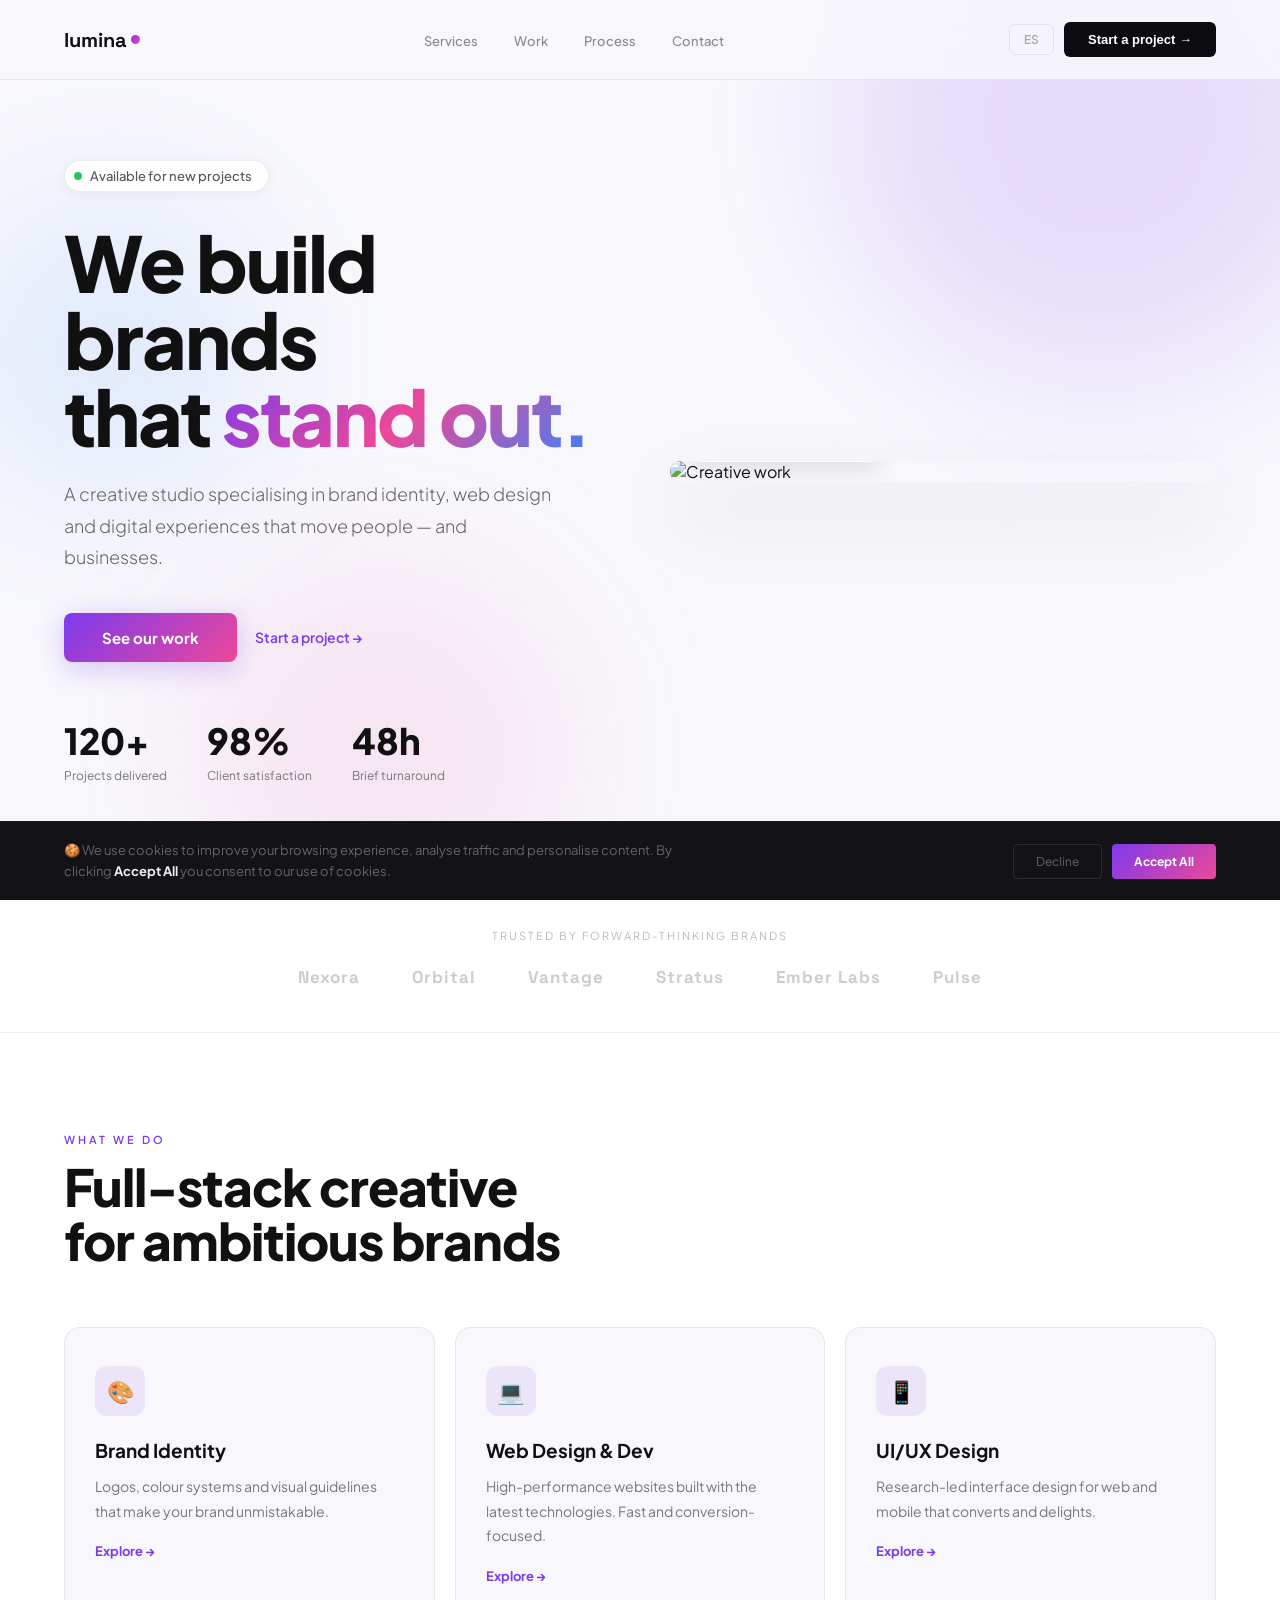
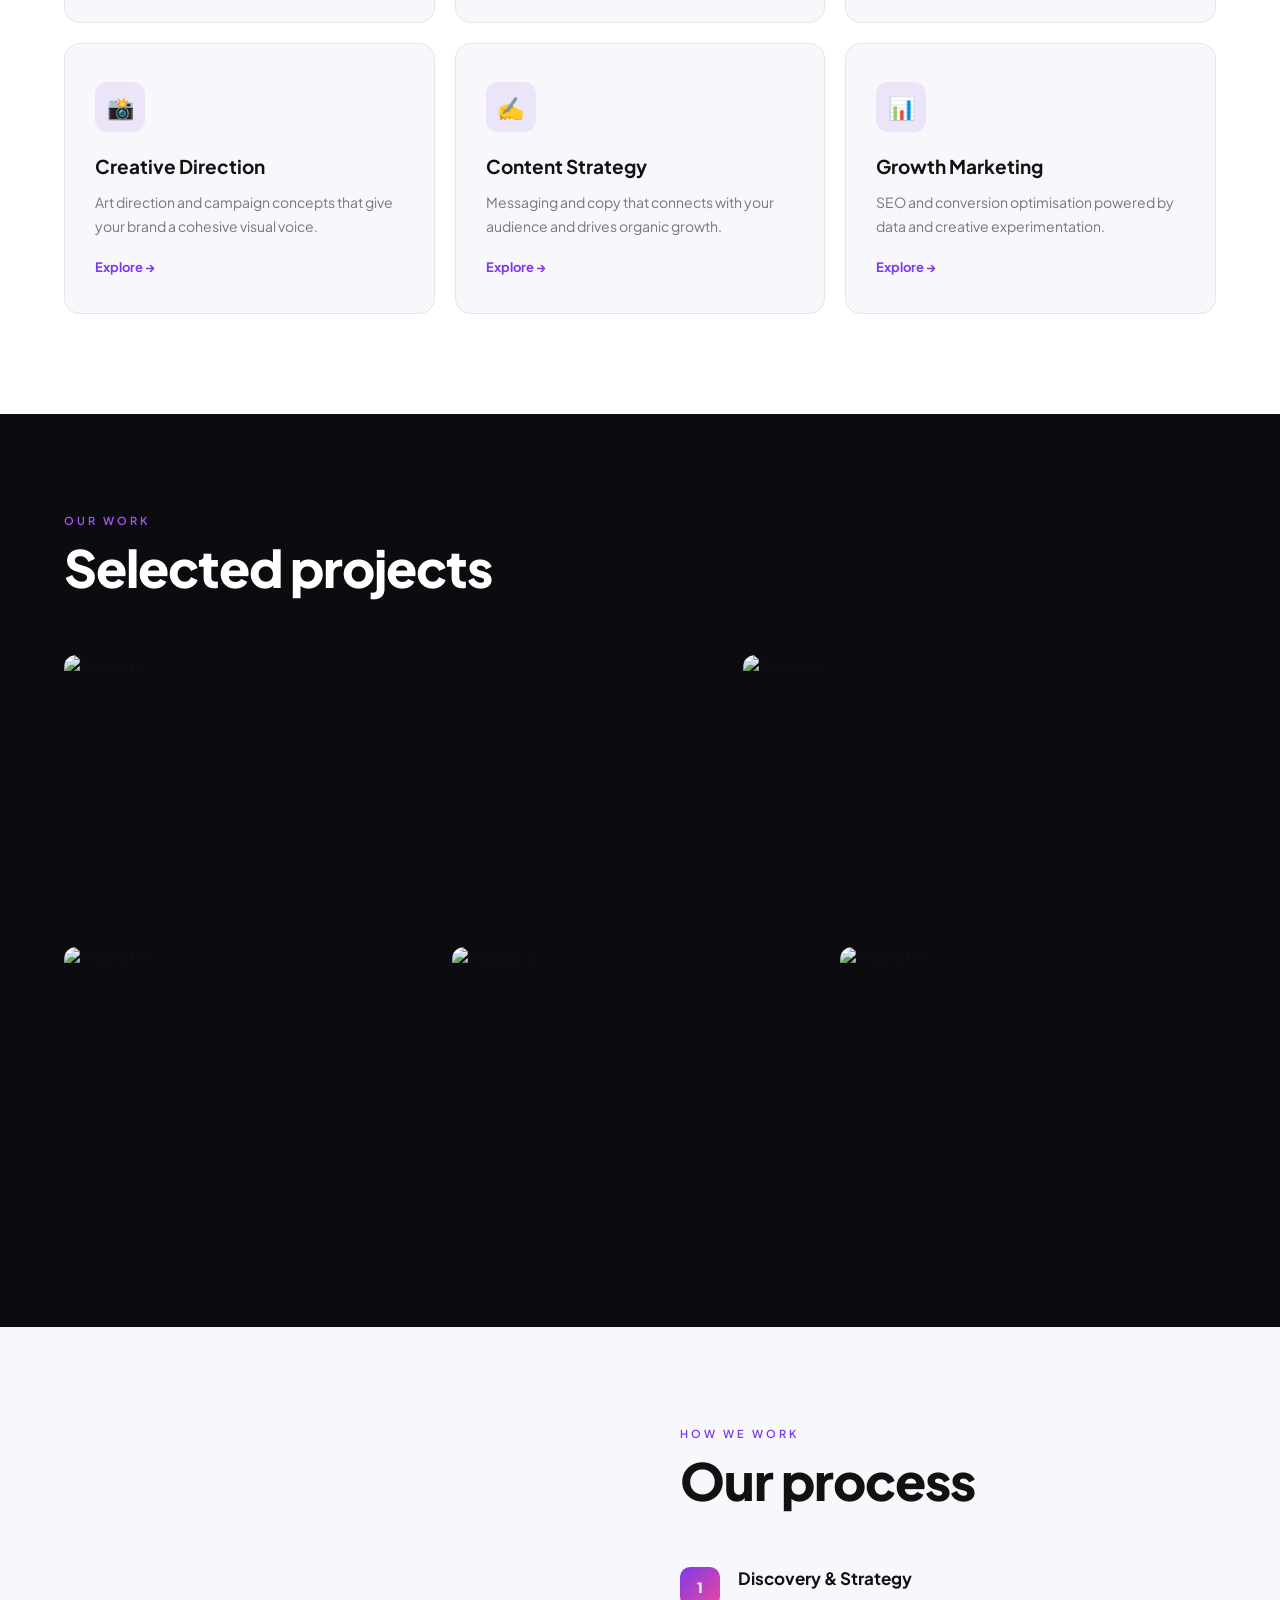
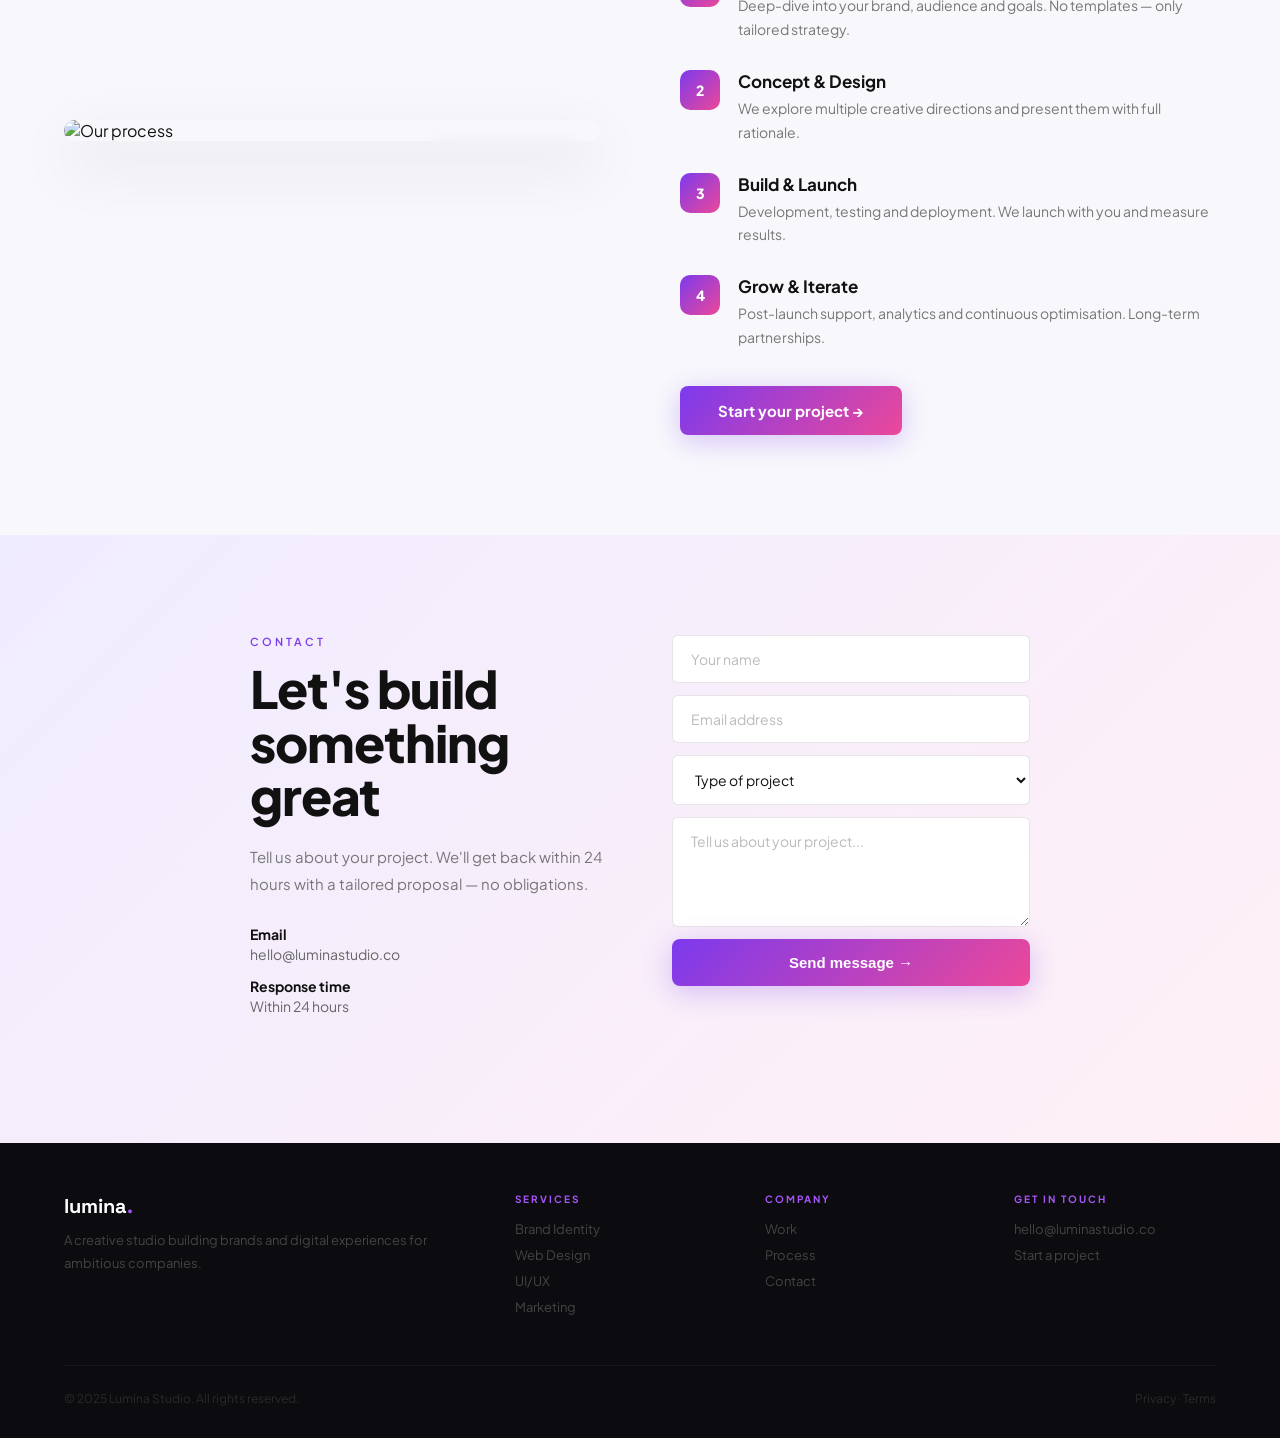
==== lumina-studio/index.html @ cb8b753e "feat: ANR Create portfolio + 4 demo sites (law, restaurant, gym, agency)" ====
<!DOCTYPE html>
<html lang="en">
<head>
<meta charset="UTF-8">
<meta name="viewport" content="width=device-width, initial-scale=1.0">
<title>Lumina Studio — Creative Agency</title>
<link href="https://fonts.googleapis.com/css2?family=Plus+Jakarta+Sans:ital,wght@0,300;0,400;0,700;0,800;1,400&family=Space+Grotesk:wght@400;700&display=swap" rel="stylesheet">
<style>
*,*::before,*::after{margin:0;padding:0;box-sizing:border-box}
:root{--p:#7c3aed;--v:#a855f7;--pk:#ec4899;--b:#3b82f6;--bg:#f8f8fc;--dark:#0c0c10;--white:#fff;--text:#111;--muted:#777;--border:rgba(0,0,0,.07)}
html{scroll-behavior:smooth}
body{font-family:'Plus Jakarta Sans',sans-serif;background:var(--bg);color:var(--text);overflow-x:hidden}
::-webkit-scrollbar{width:3px}::-webkit-scrollbar-thumb{background:linear-gradient(var(--p),var(--pk))}::-webkit-scrollbar-track{background:var(--bg)}

/* NAV */
nav{position:fixed;top:0;left:0;right:0;z-index:100;display:flex;align-items:center;justify-content:space-between;padding:22px 64px;background:rgba(248,248,252,.88);backdrop-filter:blur(16px);border-bottom:1px solid var(--border)}
.logo{font-family:'Space Grotesk',sans-serif;font-size:20px;font-weight:700;text-decoration:none;color:var(--text);display:flex;align-items:center;gap:4px}
.logo-dot{width:9px;height:9px;background:linear-gradient(135deg,var(--p),var(--pk));border-radius:50%;display:inline-block}
.nav-links{display:flex;gap:36px;list-style:none}
.nav-links a{color:#888;text-decoration:none;font-size:13px;font-weight:500;transition:color .2s}
.nav-links a:hover{color:var(--p)}
.nav-btn{background:var(--dark);color:white;padding:10px 24px;font-size:13px;font-weight:700;border:none;border-radius:6px;cursor:pointer;transition:all .3s}
.nav-btn:hover{background:var(--p);box-shadow:0 6px 20px rgba(124,58,237,.3);transform:translateY(-2px)}

/* HERO */
.hero{padding:160px 64px 100px;position:relative;overflow:hidden;display:grid;grid-template-columns:1fr 1fr;gap:60px;align-items:center}
.blob{position:absolute;border-radius:50%;filter:blur(80px);pointer-events:none}
.blob1{width:520px;height:520px;background:rgba(124,58,237,.15);top:-140px;right:-80px;animation:flt 9s ease-in-out infinite}
.blob2{width:380px;height:380px;background:rgba(236,72,153,.1);bottom:-60px;left:15%;animation:flt 7s ease-in-out infinite reverse}
.blob3{width:300px;height:300px;background:rgba(59,130,246,.12);top:200px;left:-40px;animation:flt 11s ease-in-out infinite .5s}
@keyframes flt{0%,100%{transform:translateY(0) scale(1)}50%{transform:translateY(-28px) scale(1.04)}}
.hero-left{position:relative;z-index:2}
.hero-pill{display:inline-flex;align-items:center;gap:8px;background:white;border:1px solid var(--border);border-radius:100px;padding:7px 16px 7px 9px;margin-bottom:32px;font-size:13px;font-weight:500;color:#555;box-shadow:0 2px 12px rgba(0,0,0,.05)}
.pill-dot{width:8px;height:8px;background:#22c55e;border-radius:50%;animation:pulse 2s ease-in-out infinite}
@keyframes pulse{0%,100%{box-shadow:0 0 0 0 rgba(34,197,94,.4)}50%{box-shadow:0 0 0 6px rgba(34,197,94,0)}}
h1{font-size:clamp(48px,6vw,84px);font-weight:800;line-height:1.0;letter-spacing:-2px;margin-bottom:24px}
.grad{background:linear-gradient(135deg,var(--p),var(--pk),var(--b));-webkit-background-clip:text;-webkit-text-fill-color:transparent;background-clip:text}
.hero-sub{font-size:18px;font-weight:300;color:#666;line-height:1.75;margin-bottom:40px;max-width:500px}
.hero-btns{display:flex;align-items:center;gap:18px;margin-bottom:56px}
.btn-grad{background:linear-gradient(135deg,var(--p),var(--pk));color:white;padding:15px 38px;font-size:15px;font-weight:700;border:none;border-radius:8px;cursor:pointer;transition:all .3s;box-shadow:0 6px 28px rgba(124,58,237,.28);text-decoration:none;display:inline-block}
.btn-grad:hover{transform:translateY(-3px);box-shadow:0 12px 36px rgba(124,58,237,.4)}
.btn-link{font-size:14px;font-weight:600;color:var(--p);background:none;border:none;cursor:pointer;text-decoration:none;display:flex;align-items:center;gap:6px;transition:gap .25s}
.btn-link:hover{gap:12px}
.hero-nums{display:flex;gap:40px}
.hnum strong{display:block;font-size:36px;font-weight:800;color:var(--text)}
.hnum span{font-size:12px;color:var(--muted)}

/* HERO RIGHT */
.hero-right{position:relative;z-index:2}
.hero-img-wrap{border-radius:20px;overflow:hidden;box-shadow:0 32px 80px rgba(0,0,0,.12);position:relative}
.hero-img-wrap img{width:100%;display:block}
.img-badge{position:absolute;bottom:20px;left:20px;background:white;border-radius:12px;padding:14px 18px;display:flex;align-items:center;gap:12px;box-shadow:0 8px 24px rgba(0,0,0,.1)}
.badge-icon{width:38px;height:38px;background:linear-gradient(135deg,var(--p),var(--pk));border-radius:8px;display:flex;align-items:center;justify-content:center;font-size:18px}
.badge-text strong{display:block;font-size:14px;font-weight:700}
.badge-text span{font-size:11px;color:#aaa}

/* LOGOS */
.logos-band{padding:44px 64px;border-top:1px solid var(--border);border-bottom:1px solid var(--border);background:var(--white)}
.logos-band p{font-size:11px;letter-spacing:2px;text-transform:uppercase;color:#bbb;text-align:center;margin-bottom:24px}
.logos-row{display:flex;justify-content:center;align-items:center;gap:52px;flex-wrap:wrap}
.br{font-family:'Space Grotesk',sans-serif;font-size:17px;font-weight:700;color:#ccc;letter-spacing:1px;transition:color .25s;cursor:default}
.br:hover{color:var(--p)}

/* SERVICES */
.services{padding:100px 64px;background:var(--white)}
.s-tag{font-size:11px;letter-spacing:3px;text-transform:uppercase;color:var(--p);font-weight:600;display:block;margin-bottom:14px}
.s-title{font-size:clamp(32px,4vw,54px);font-weight:800;letter-spacing:-1px;line-height:1.05;margin-bottom:60px}
.svc-grid{display:grid;grid-template-columns:repeat(3,1fr);gap:20px}
.svc{background:var(--bg);border:1px solid var(--border);border-radius:16px;padding:38px 30px;transition:all .35s;position:relative;overflow:hidden;cursor:default}
.svc::before{content:'';position:absolute;inset:0;background:linear-gradient(135deg,var(--p),var(--pk));opacity:0;transition:opacity .35s;border-radius:16px}
.svc:hover::before{opacity:1}
.svc:hover{transform:translateY(-5px);box-shadow:0 20px 50px rgba(124,58,237,.22)}
.svc:hover h3,.svc:hover p,.svc:hover .svc-arrow{color:white}
.svc>*{position:relative;z-index:1}
.svc-icon{width:50px;height:50px;background:rgba(124,58,237,.1);border-radius:12px;display:flex;align-items:center;justify-content:center;font-size:22px;margin-bottom:22px;transition:background .35s}
.svc:hover .svc-icon{background:rgba(255,255,255,.2)}
.svc h3{font-size:19px;font-weight:700;margin-bottom:12px;transition:color .35s}
.svc p{font-size:14px;color:var(--muted);line-height:1.75;margin-bottom:20px;transition:color .35s}
.svc-arrow{font-size:13px;font-weight:700;color:var(--p);transition:color .35s}

/* WORK */
.work{padding:100px 64px;background:var(--dark)}
.work .s-tag{color:var(--v)}
.work .s-title{color:white}
.work-grid{display:grid;grid-template-columns:repeat(12,1fr);grid-template-rows:280px 280px;gap:12px;margin-top:60px}
.wi{border-radius:12px;overflow:hidden;position:relative}
.wi:nth-child(1){grid-column:1/8}
.wi:nth-child(2){grid-column:8/13}
.wi:nth-child(3){grid-column:1/5}
.wi:nth-child(4){grid-column:5/9}
.wi:nth-child(5){grid-column:9/13}
.wi img{width:100%;height:100%;object-fit:cover;transition:transform .6s}
.wi:hover img{transform:scale(1.05)}
.wi-ov{position:absolute;inset:0;background:linear-gradient(transparent 40%,rgba(0,0,0,.8) 100%);opacity:0;transition:opacity .4s;display:flex;align-items:flex-end;padding:22px}
.wi:hover .wi-ov{opacity:1}
.wi-ov span{color:white;font-size:15px;font-weight:700}

/* PROCESS */
.process{padding:100px 64px;display:grid;grid-template-columns:1fr 1fr;gap:80px;align-items:center}
.process-img{border-radius:20px;overflow:hidden;position:relative;box-shadow:0 24px 60px rgba(0,0,0,.1)}
.process-img img{width:100%;display:block}
.p-badge{position:absolute;top:22px;right:22px;background:white;border-radius:12px;padding:14px 18px;box-shadow:0 8px 24px rgba(0,0,0,.1);text-align:center}
.p-badge strong{display:block;font-size:28px;font-weight:800;color:var(--p);line-height:1}
.p-badge span{font-size:11px;color:#aaa}
.process-steps{display:flex;flex-direction:column;gap:28px;margin-top:36px}
.step{display:flex;gap:18px}
.step-n{width:40px;height:40px;background:linear-gradient(135deg,var(--p),var(--pk));border-radius:10px;display:flex;align-items:center;justify-content:center;font-size:14px;font-weight:800;color:white;flex-shrink:0}
.step h4{font-size:17px;font-weight:700;margin-bottom:5px}
.step p{font-size:14px;color:var(--muted);line-height:1.7}

/* CONTACT */
.contact-section{padding:100px 64px;background:linear-gradient(135deg,#f0ecff,#fff0f6)}
.contact-inner{max-width:780px;margin:0 auto;display:grid;grid-template-columns:1fr 1fr;gap:64px}
.contact-info .s-tag{text-align:left}
.contact-info .s-title{margin-bottom:20px}
.contact-info p{font-size:15px;color:var(--muted);line-height:1.8;margin-bottom:28px}
.contact-detail{display:flex;flex-direction:column;gap:14px;margin-bottom:28px}
.cdet{font-size:14px;color:#666}
.cdet strong{display:block;color:var(--text);margin-bottom:2px}
form{display:flex;flex-direction:column;gap:12px}
input,textarea,select{background:white;border:1px solid rgba(0,0,0,.1);color:var(--text);padding:14px 18px;font-family:'Plus Jakarta Sans',sans-serif;font-size:14px;outline:none;transition:border .3s;border-radius:6px}
input:focus,textarea:focus{border-color:var(--p)}
textarea{resize:vertical;min-height:110px}
input::placeholder,textarea::placeholder{color:#bbb}
.form-ok{display:none;background:rgba(124,58,237,.08);border:1px solid rgba(124,58,237,.2);padding:22px;text-align:center;color:var(--p);font-size:15px;border-radius:8px;font-weight:600}

/* FOOTER */
footer{background:var(--dark);padding:50px 64px 28px}
.footer-top{display:grid;grid-template-columns:2fr 1fr 1fr 1fr;gap:48px;margin-bottom:40px}
.footer-logo{font-family:'Space Grotesk',sans-serif;font-size:20px;font-weight:700;color:white;margin-bottom:10px}
.footer-logo span{color:var(--v)}
footer p{font-size:13px;color:#444;line-height:1.8}
footer h5{font-size:10px;letter-spacing:2px;text-transform:uppercase;color:var(--v);margin-bottom:16px}
footer a{display:block;font-size:13px;color:#444;text-decoration:none;margin-bottom:10px;transition:color .2s}
footer a:hover{color:var(--v)}
.footer-bot{border-top:1px solid rgba(255,255,255,.05);padding-top:22px;display:flex;justify-content:space-between}
.footer-bot p{font-size:12px;color:#2a2a2a}

/* REVEAL */
.reveal{opacity:0;transform:translateY(30px);transition:opacity .7s,transform .7s}
.reveal.visible{opacity:1;transform:none}
</style>
</head>
<body>

<nav>
  <a class="logo" href="#">lumina<span class="logo-dot"></span></a>
  <ul class="nav-links">
    <li><a href="#services">Services</a></li>
    <li><a href="#work">Work</a></li>
    <li><a href="#process">Process</a></li>
    <li><a href="#contact">Contact</a></li>
  </ul>
  <div style="display:flex;align-items:center;gap:10px">
    <button id="langBtn" onclick="toggleLang()" style="background:transparent;border:1px solid var(--border);color:#aaa;padding:7px 14px;font-size:12px;font-weight:600;border-radius:6px;cursor:pointer;font-family:inherit;transition:all .25s">ES</button>
    <button class="nav-btn" onclick="document.getElementById('contact').scrollIntoView({behavior:'smooth'})">Start a project →</button>
  </div>
</nav>

<!-- HERO -->
<section class="hero">
  <div class="blob blob1"></div>
  <div class="blob blob2"></div>
  <div class="blob blob3"></div>

  <div class="hero-left">
    <div class="hero-pill"><span class="pill-dot"></span> Available for new projects</div>
    <h1>We build brands<br>that <span class="grad">stand out.</span></h1>
    <p class="hero-sub">A creative studio specialising in brand identity, web design and digital experiences that move people — and businesses.</p>
    <div class="hero-btns">
      <a class="btn-grad" href="#work">See our work</a>
      <a class="btn-link" href="#contact">Start a project →</a>
    </div>
    <div class="hero-nums">
      <div class="hnum"><strong>120+</strong><span>Projects delivered</span></div>
      <div class="hnum"><strong>98%</strong><span>Client satisfaction</span></div>
      <div class="hnum"><strong>48h</strong><span>Brief turnaround</span></div>
    </div>
  </div>

  <div class="hero-right reveal">
    <div class="hero-img-wrap">
      <img src="https://images.unsplash.com/photo-1561070791-2526d30994b5?auto=format&fit=crop&w=900&q=80" alt="Creative work">
      <div class="img-badge">
        <div class="badge-icon">✦</div>
        <div class="badge-text"><strong>+240% avg ROI</strong><span>Client results</span></div>
      </div>
    </div>
  </div>
</section>

<!-- LOGOS -->
<div class="logos-band reveal">
  <p>Trusted by forward-thinking brands</p>
  <div class="logos-row">
    <span class="br">Nexora</span>
    <span class="br">Orbital</span>
    <span class="br">Vantage</span>
    <span class="br">Stratus</span>
    <span class="br">Ember Labs</span>
    <span class="br">Pulse</span>
  </div>
</div>

<!-- SERVICES -->
<section class="services" id="services">
  <div class="reveal">
    <span class="s-tag">What we do</span>
    <h2 class="s-title">Full-stack creative<br>for ambitious brands</h2>
  </div>
  <div class="svc-grid">
    <div class="svc reveal"><div class="svc-icon">🎨</div><h3>Brand Identity</h3><p>Logos, colour systems and visual guidelines that make your brand unmistakable.</p><div class="svc-arrow">Explore →</div></div>
    <div class="svc reveal"><div class="svc-icon">💻</div><h3>Web Design & Dev</h3><p>High-performance websites built with the latest technologies. Fast and conversion-focused.</p><div class="svc-arrow">Explore →</div></div>
    <div class="svc reveal"><div class="svc-icon">📱</div><h3>UI/UX Design</h3><p>Research-led interface design for web and mobile that converts and delights.</p><div class="svc-arrow">Explore →</div></div>
    <div class="svc reveal"><div class="svc-icon">📸</div><h3>Creative Direction</h3><p>Art direction and campaign concepts that give your brand a cohesive visual voice.</p><div class="svc-arrow">Explore →</div></div>
    <div class="svc reveal"><div class="svc-icon">✍️</div><h3>Content Strategy</h3><p>Messaging and copy that connects with your audience and drives organic growth.</p><div class="svc-arrow">Explore →</div></div>
    <div class="svc reveal"><div class="svc-icon">📊</div><h3>Growth Marketing</h3><p>SEO and conversion optimisation powered by data and creative experimentation.</p><div class="svc-arrow">Explore →</div></div>
  </div>
</section>

<!-- WORK -->
<section class="work" id="work">
  <div class="reveal">
    <span class="s-tag">Our Work</span>
    <h2 class="s-title">Selected projects</h2>
  </div>
  <div class="work-grid">
    <div class="wi reveal"><img src="https://images.unsplash.com/photo-1558655146-364adaf1fcc9?auto=format&fit=crop&w=900&q=80" alt="Project 1"><div class="wi-ov"><span>Brand Identity · Web</span></div></div>
    <div class="wi reveal"><img src="https://images.unsplash.com/photo-1586717791821-3f44a563fa4c?auto=format&fit=crop&w=600&q=80" alt="Project 2"><div class="wi-ov"><span>UI/UX · Mobile App</span></div></div>
    <div class="wi reveal"><img src="https://images.unsplash.com/photo-1542744094-24638eff58bb?auto=format&fit=crop&w=600&q=80" alt="Project 3"><div class="wi-ov"><span>Web Design</span></div></div>
    <div class="wi reveal"><img src="https://images.unsplash.com/photo-1512486130939-2c4f79935e4f?auto=format&fit=crop&w=600&q=80" alt="Project 4"><div class="wi-ov"><span>Brand · Campaign</span></div></div>
    <div class="wi reveal"><img src="https://images.unsplash.com/photo-1558618666-fcd25c85cd64?auto=format&fit=crop&w=600&q=80" alt="Project 5"><div class="wi-ov"><span>Identity · Strategy</span></div></div>
  </div>
</section>

<!-- PROCESS -->
<section class="process" id="process">
  <div class="process-img reveal">
    <img src="https://images.unsplash.com/photo-1542744173-8e7e53415bb0?auto=format&fit=crop&w=800&q=80" alt="Our process">
    <div class="p-badge"><strong>48h</strong><span>First brief turnaround</span></div>
  </div>
  <div class="reveal">
    <span class="s-tag">How we work</span>
    <h2 class="s-title">Our process</h2>
    <div class="process-steps">
      <div class="step"><div class="step-n">1</div><div><h4>Discovery & Strategy</h4><p>Deep-dive into your brand, audience and goals. No templates — only tailored strategy.</p></div></div>
      <div class="step"><div class="step-n">2</div><div><h4>Concept & Design</h4><p>We explore multiple creative directions and present them with full rationale.</p></div></div>
      <div class="step"><div class="step-n">3</div><div><h4>Build & Launch</h4><p>Development, testing and deployment. We launch with you and measure results.</p></div></div>
      <div class="step"><div class="step-n">4</div><div><h4>Grow & Iterate</h4><p>Post-launch support, analytics and continuous optimisation. Long-term partnerships.</p></div></div>
    </div>
    <a class="btn-grad" href="#contact" style="margin-top:36px;display:inline-block">Start your project →</a>
  </div>
</section>

<!-- CONTACT -->
<section class="contact-section" id="contact">
  <div class="contact-inner">
    <div class="contact-info reveal">
      <span class="s-tag">Contact</span>
      <h2 class="s-title">Let's build something great</h2>
      <p>Tell us about your project. We'll get back within 24 hours with a tailored proposal — no obligations.</p>
      <div class="contact-detail">
        <div class="cdet"><strong>Email</strong>hello@luminastudio.co</div>
        <div class="cdet"><strong>Response time</strong>Within 24 hours</div>
      </div>
    </div>
    <div class="reveal">
      <form id="contactForm" onsubmit="submitContact(event)">
        <input type="text" placeholder="Your name" required>
        <input type="email" placeholder="Email address" required>
        <select required><option disabled selected value="">Type of project</option><option>Brand Identity</option><option>Web Design</option><option>UI/UX Design</option><option>Full project</option><option>Not sure yet</option></select>
        <textarea placeholder="Tell us about your project..." required></textarea>
        <button type="submit" class="btn-grad" style="border:none;width:100%;padding:15px;font-size:15px;cursor:pointer">Send message →</button>
      </form>
      <div class="form-ok" id="contactOk">✓ Message received! We'll be in touch within 24 hours.</div>
    </div>
  </div>
</section>

<!-- COOKIE BANNER -->
<div id="cookieBanner" style="position:fixed;bottom:0;left:0;right:0;z-index:9999;background:rgba(12,12,16,.97);backdrop-filter:blur(12px);border-top:1px solid rgba(124,58,237,.12);padding:18px 64px;display:flex;align-items:center;justify-content:space-between;gap:32px">
  <p style="font-size:13px;color:#666;max-width:620px;line-height:1.6">🍪 We use cookies to improve your browsing experience, analyse traffic and personalise content. By clicking <strong style="color:#eee">Accept All</strong> you consent to our use of cookies.</p>
  <div style="display:flex;gap:10px;flex-shrink:0">
    <button onclick="setCookie('no')" style="background:transparent;border:1px solid rgba(255,255,255,.1);color:#666;padding:9px 22px;font-size:12px;cursor:pointer;font-family:inherit;border-radius:4px">Decline</button>
    <button onclick="setCookie('yes')" style="background:linear-gradient(135deg,#7c3aed,#ec4899);border:none;color:white;padding:9px 22px;font-size:12px;cursor:pointer;font-family:inherit;font-weight:700;border-radius:4px">Accept All</button>
  </div>
</div>

<footer>
  <div class="footer-top">
    <div>
      <div class="footer-logo">lumina<span>.</span></div>
      <p>A creative studio building brands and digital experiences for ambitious companies.</p>
    </div>
    <div>
      <h5>Services</h5>
      <a href="#services">Brand Identity</a>
      <a href="#services">Web Design</a>
      <a href="#services">UI/UX</a>
      <a href="#services">Marketing</a>
    </div>
    <div>
      <h5>Company</h5>
      <a href="#work">Work</a>
      <a href="#process">Process</a>
      <a href="#contact">Contact</a>
    </div>
    <div>
      <h5>Get in touch</h5>
      <a href="mailto:hello@luminastudio.co">hello@luminastudio.co</a>
      <a href="#contact">Start a project</a>
    </div>
  </div>
  <div class="footer-bot">
    <p>© 2025 Lumina Studio. All rights reserved.</p>
    <p>Privacy · Terms</p>
  </div>
</footer>

<script>
const io=new IntersectionObserver(es=>es.forEach((e,i)=>{if(e.isIntersecting){setTimeout(()=>e.target.classList.add('visible'),i*80);io.unobserve(e.target)}}),{threshold:.07});
document.querySelectorAll('.reveal').forEach(el=>io.observe(el));
function submitContact(e){e.preventDefault();document.getElementById('contactForm').style.display='none';document.getElementById('contactOk').style.display='block'}
if(localStorage.getItem('cookies_lu'))document.getElementById('cookieBanner').style.display='none';
function setCookie(v){localStorage.setItem('cookies_lu',v);document.getElementById('cookieBanner').style.display='none'}
const esTranslations={
  'We build brands<br>that <span class="grad">stand out.</span>':'Construimos marcas<br>que <span class="grad">destacan.</span>',
  'A creative studio specialising in brand identity, web design and digital experiences that move people — and businesses.':'Un estudio creativo especializado en identidad de marca, diseño web y experiencias digitales que mueven personas — y negocios.',
  'See our work':'Ver nuestro trabajo','Start a project →':'Iniciar un proyecto →',
  'Available for new projects':'Disponible para nuevos proyectos',
  'What we do':'Qué hacemos','Full-stack creative<br>for ambitious brands':'Creatividad integral<br>para marcas ambiciosas',
  'Our Work':'Nuestro Trabajo','Selected projects':'Proyectos seleccionados',
  'How we work':'Cómo trabajamos','Our process':'Nuestro proceso',
  'Let\'s build something great':'Construyamos algo grande',
};
let lang='en';
function toggleLang(){
  lang=lang==='en'?'es':'en';
  document.getElementById('langBtn').textContent=lang==='en'?'ES':'EN';
  document.querySelectorAll('[data-es]').forEach(el=>{
    if(lang==='es'){if(!el.dataset.en)el.dataset.en=el.innerHTML;el.innerHTML=el.dataset.es}
    else{if(el.dataset.en)el.innerHTML=el.dataset.en}
  });
}
</script>
</body>
</html>
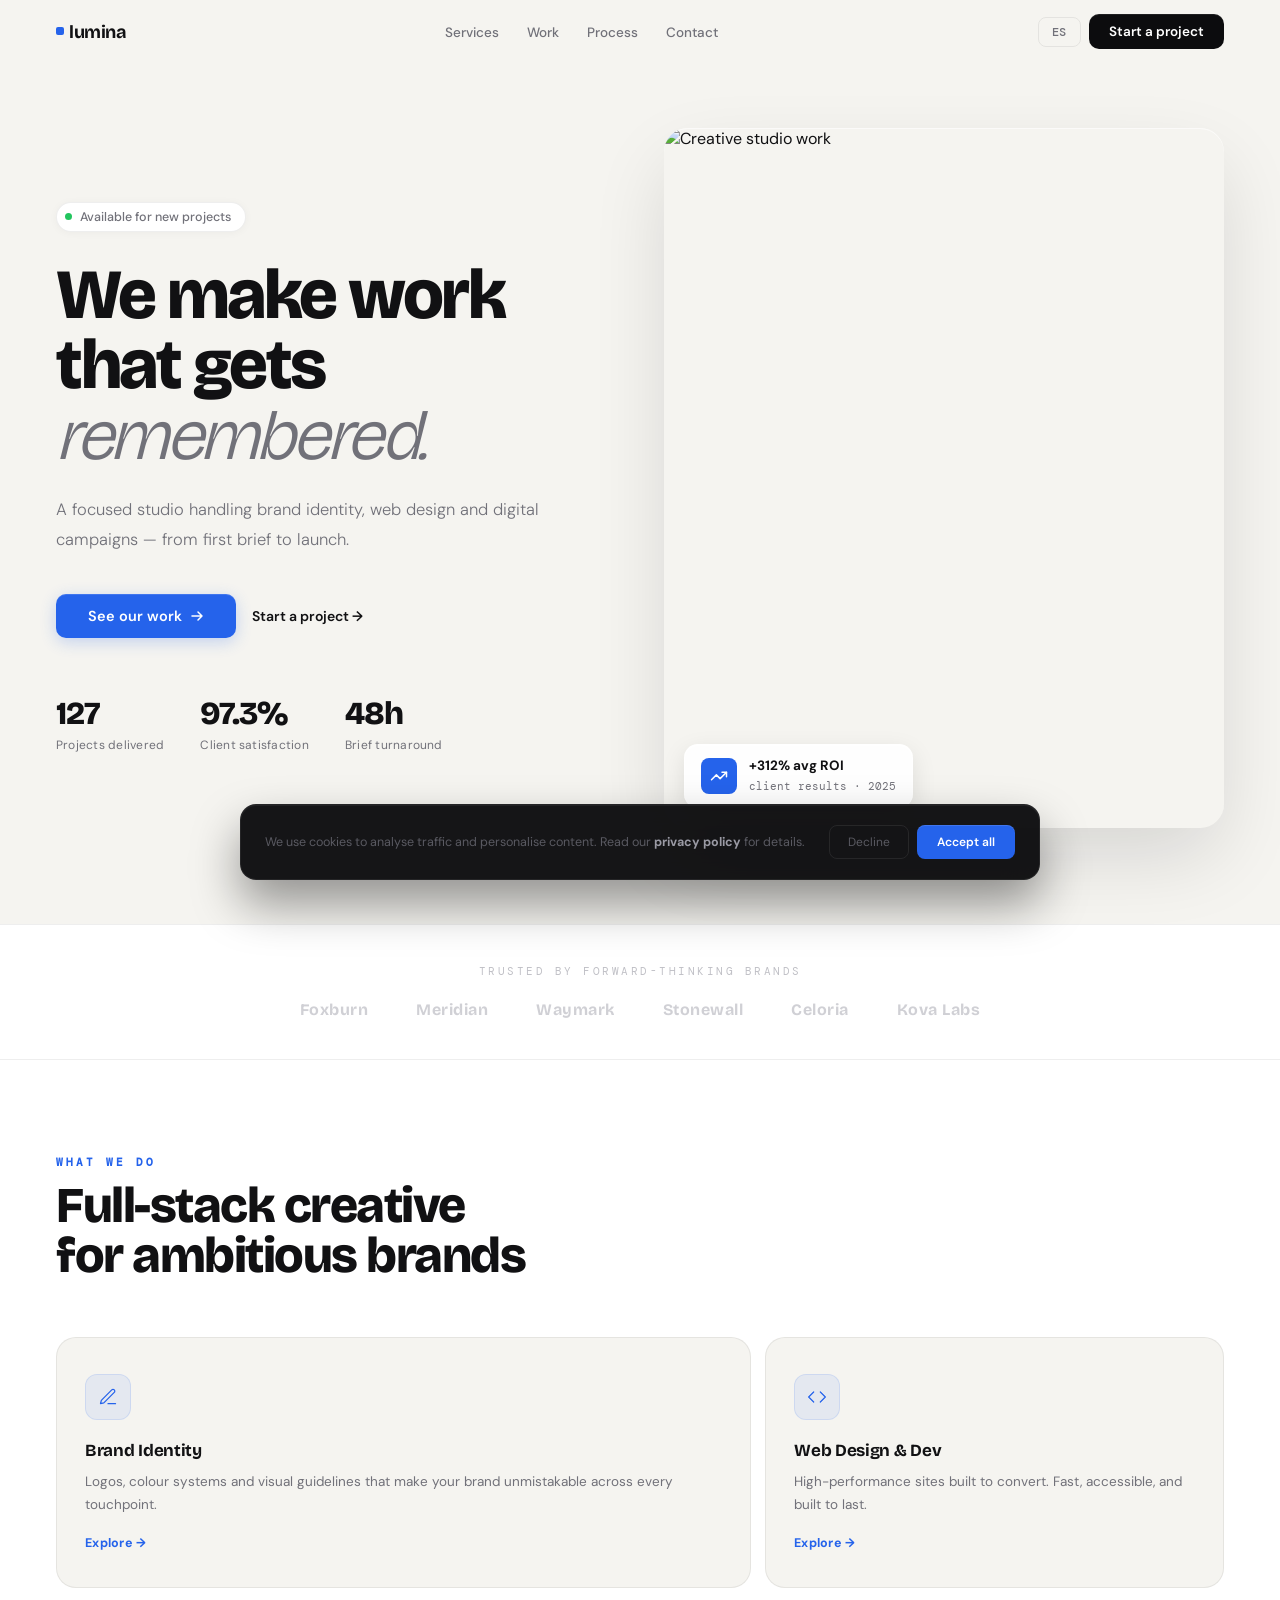
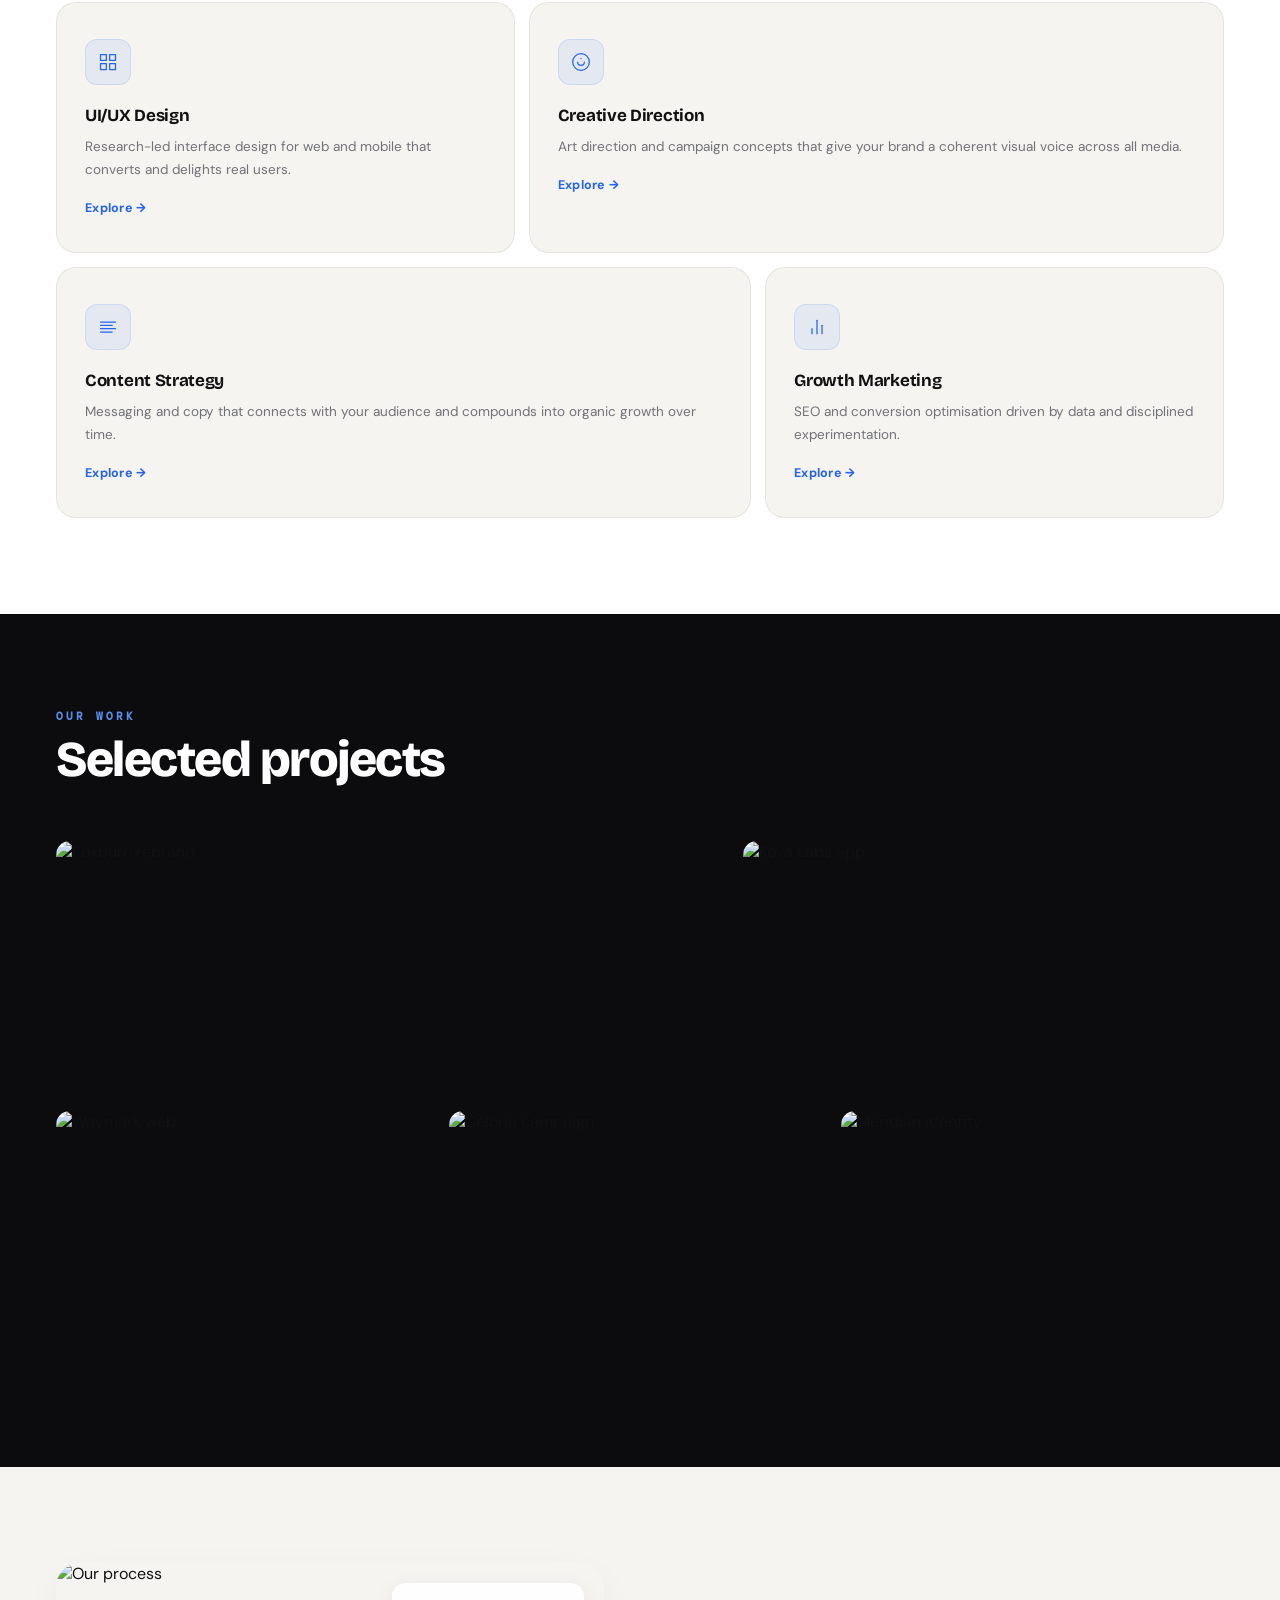
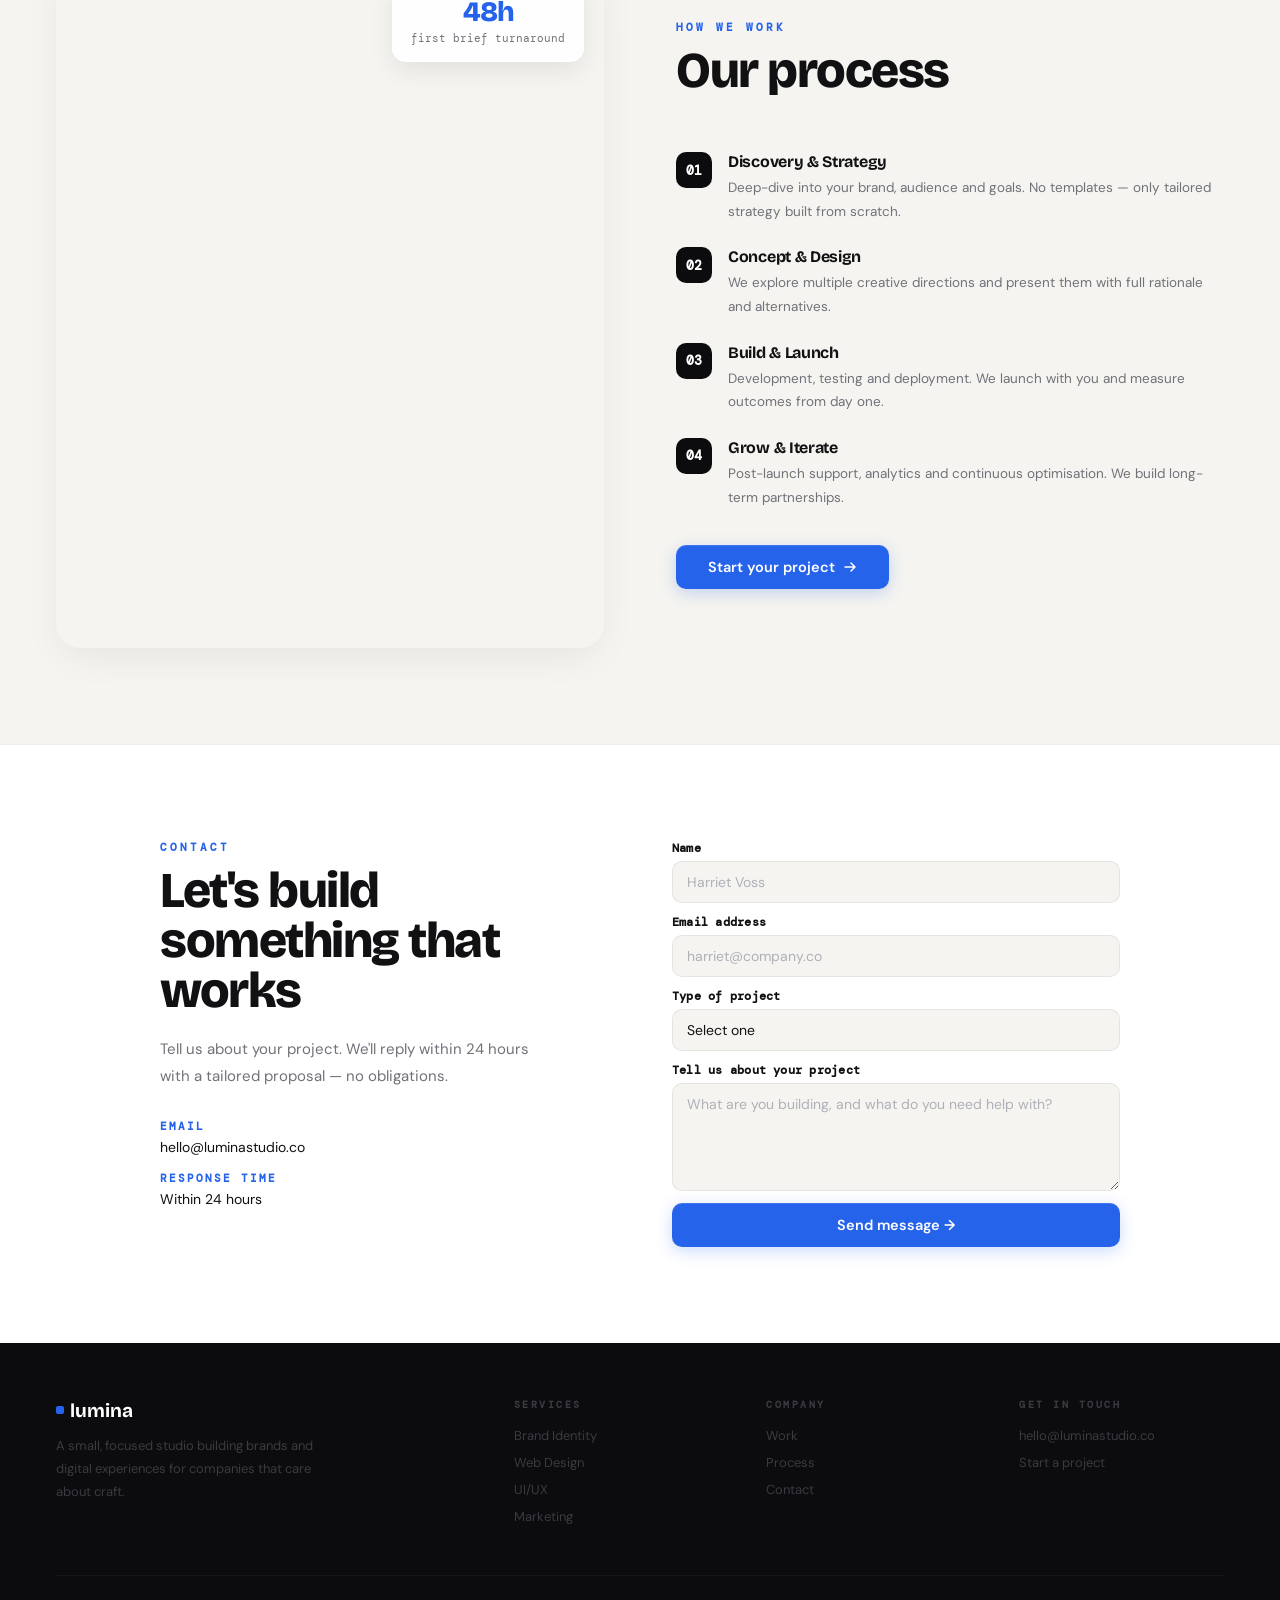
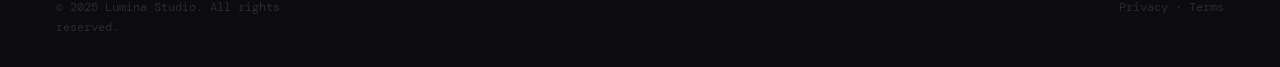
==== commit ed8a357a: "redesign: apply taste-skill design system to Lumina Studio - Replace AI-purple palette with Electric" ====
--- a/lumina-studio/index.html
+++ b/lumina-studio/index.html
@@ -4,293 +4,739 @@
 <meta charset="UTF-8">
 <meta name="viewport" content="width=device-width, initial-scale=1.0">
 <title>Lumina Studio — Creative Agency</title>
-<link href="https://fonts.googleapis.com/css2?family=Plus+Jakarta+Sans:ital,wght@0,300;0,400;0,700;0,800;1,400&family=Space+Grotesk:wght@400;700&display=swap" rel="stylesheet">
+<link rel="preconnect" href="https://fonts.googleapis.com">
+<link href="https://fonts.googleapis.com/css2?family=Bricolage+Grotesque:opsz,wght@12..96,300;12..96,400;12..96,500;12..96,600;12..96,700;12..96,800&family=DM+Sans:ital,opsz,wght@0,9..40,300;0,9..40,400;0,9..40,500;0,9..40,600;1,9..40,300&family=DM+Mono:wght@400;500&display=swap" rel="stylesheet">
 <style>
 *,*::before,*::after{margin:0;padding:0;box-sizing:border-box}
-:root{--p:#7c3aed;--v:#a855f7;--pk:#ec4899;--b:#3b82f6;--bg:#f8f8fc;--dark:#0c0c10;--white:#fff;--text:#111;--muted:#777;--border:rgba(0,0,0,.07)}
+:root{
+  --bg:#f5f4f0;
+  --surface:#ffffff;
+  --dark:#0c0c0e;
+  --text:#111113;
+  --muted:#717179;
+  --accent:#2563eb;
+  --accent-dark:#1d4ed8;
+  --border:rgba(17,17,19,0.07);
+  --shadow:0 12px 40px -8px rgba(17,17,19,0.08);
+}
 html{scroll-behavior:smooth}
-body{font-family:'Plus Jakarta Sans',sans-serif;background:var(--bg);color:var(--text);overflow-x:hidden}
-::-webkit-scrollbar{width:3px}::-webkit-scrollbar-thumb{background:linear-gradient(var(--p),var(--pk))}::-webkit-scrollbar-track{background:var(--bg)}
-
-/* NAV */
-nav{position:fixed;top:0;left:0;right:0;z-index:100;display:flex;align-items:center;justify-content:space-between;padding:22px 64px;background:rgba(248,248,252,.88);backdrop-filter:blur(16px);border-bottom:1px solid var(--border)}
-.logo{font-family:'Space Grotesk',sans-serif;font-size:20px;font-weight:700;text-decoration:none;color:var(--text);display:flex;align-items:center;gap:4px}
-.logo-dot{width:9px;height:9px;background:linear-gradient(135deg,var(--p),var(--pk));border-radius:50%;display:inline-block}
-.nav-links{display:flex;gap:36px;list-style:none}
-.nav-links a{color:#888;text-decoration:none;font-size:13px;font-weight:500;transition:color .2s}
-.nav-links a:hover{color:var(--p)}
-.nav-btn{background:var(--dark);color:white;padding:10px 24px;font-size:13px;font-weight:700;border:none;border-radius:6px;cursor:pointer;transition:all .3s}
-.nav-btn:hover{background:var(--p);box-shadow:0 6px 20px rgba(124,58,237,.3);transform:translateY(-2px)}
-
-/* HERO */
-.hero{padding:160px 64px 100px;position:relative;overflow:hidden;display:grid;grid-template-columns:1fr 1fr;gap:60px;align-items:center}
-.blob{position:absolute;border-radius:50%;filter:blur(80px);pointer-events:none}
-.blob1{width:520px;height:520px;background:rgba(124,58,237,.15);top:-140px;right:-80px;animation:flt 9s ease-in-out infinite}
-.blob2{width:380px;height:380px;background:rgba(236,72,153,.1);bottom:-60px;left:15%;animation:flt 7s ease-in-out infinite reverse}
-.blob3{width:300px;height:300px;background:rgba(59,130,246,.12);top:200px;left:-40px;animation:flt 11s ease-in-out infinite .5s}
-@keyframes flt{0%,100%{transform:translateY(0) scale(1)}50%{transform:translateY(-28px) scale(1.04)}}
-.hero-left{position:relative;z-index:2}
-.hero-pill{display:inline-flex;align-items:center;gap:8px;background:white;border:1px solid var(--border);border-radius:100px;padding:7px 16px 7px 9px;margin-bottom:32px;font-size:13px;font-weight:500;color:#555;box-shadow:0 2px 12px rgba(0,0,0,.05)}
-.pill-dot{width:8px;height:8px;background:#22c55e;border-radius:50%;animation:pulse 2s ease-in-out infinite}
-@keyframes pulse{0%,100%{box-shadow:0 0 0 0 rgba(34,197,94,.4)}50%{box-shadow:0 0 0 6px rgba(34,197,94,0)}}
-h1{font-size:clamp(48px,6vw,84px);font-weight:800;line-height:1.0;letter-spacing:-2px;margin-bottom:24px}
-.grad{background:linear-gradient(135deg,var(--p),var(--pk),var(--b));-webkit-background-clip:text;-webkit-text-fill-color:transparent;background-clip:text}
-.hero-sub{font-size:18px;font-weight:300;color:#666;line-height:1.75;margin-bottom:40px;max-width:500px}
-.hero-btns{display:flex;align-items:center;gap:18px;margin-bottom:56px}
-.btn-grad{background:linear-gradient(135deg,var(--p),var(--pk));color:white;padding:15px 38px;font-size:15px;font-weight:700;border:none;border-radius:8px;cursor:pointer;transition:all .3s;box-shadow:0 6px 28px rgba(124,58,237,.28);text-decoration:none;display:inline-block}
-.btn-grad:hover{transform:translateY(-3px);box-shadow:0 12px 36px rgba(124,58,237,.4)}
-.btn-link{font-size:14px;font-weight:600;color:var(--p);background:none;border:none;cursor:pointer;text-decoration:none;display:flex;align-items:center;gap:6px;transition:gap .25s}
-.btn-link:hover{gap:12px}
-.hero-nums{display:flex;gap:40px}
-.hnum strong{display:block;font-size:36px;font-weight:800;color:var(--text)}
-.hnum span{font-size:12px;color:var(--muted)}
+body{font-family:'DM Sans',system-ui,sans-serif;background:var(--bg);color:var(--text);overflow-x:hidden;-webkit-font-smoothing:antialiased}
+::-webkit-scrollbar{width:3px}
+::-webkit-scrollbar-thumb{background:var(--accent)}
+::-webkit-scrollbar-track{background:var(--bg)}
+
+/* ── NAV ── */
+nav{
+  position:fixed;top:0;left:0;right:0;z-index:100;
+  display:flex;align-items:center;justify-content:space-between;
+  padding:0 56px;height:64px;
+  transition:background .3s,border-color .3s;
+  border-bottom:1px solid transparent;
+}
+nav.scrolled{background:rgba(245,244,240,.92);backdrop-filter:blur(16px);border-bottom-color:var(--border)}
+.logo{
+  font-family:'Bricolage Grotesque',sans-serif;
+  font-size:18px;font-weight:700;letter-spacing:-0.5px;
+  text-decoration:none;color:var(--text);
+  display:flex;align-items:center;gap:5px;
+}
+.logo-mark{
+  width:8px;height:8px;background:var(--accent);border-radius:2px;
+  display:inline-block;margin-bottom:1px;
+}
+.nav-links{display:flex;gap:4px;list-style:none}
+.nav-links a{
+  color:var(--muted);text-decoration:none;
+  font-size:13.5px;font-weight:500;
+  padding:6px 12px;border-radius:8px;
+  transition:color .2s,background .2s;
+}
+.nav-links a:hover{color:var(--text);background:rgba(17,17,19,0.05)}
+.nav-actions{display:flex;align-items:center;gap:8px}
+#langBtn{
+  background:transparent;border:1px solid var(--border);
+  color:var(--muted);padding:6px 13px;font-size:12px;font-weight:500;
+  border-radius:8px;cursor:pointer;font-family:'DM Mono',monospace;
+  transition:all .2s;letter-spacing:.05em;
+}
+#langBtn:hover{border-color:var(--text);color:var(--text)}
+.btn-primary{
+  background:var(--dark);color:white;
+  padding:9px 20px;font-size:13.5px;font-weight:600;
+  border:none;border-radius:10px;cursor:pointer;
+  font-family:'DM Sans',sans-serif;
+  transition:background .2s,transform .15s;
+  box-shadow:inset 0 1px 0 rgba(255,255,255,0.08);
+}
+.btn-primary:hover{background:#1a1a1e}
+.btn-primary:active{transform:scale(0.98)}
+.magnetic{display:inline-block;transition:transform 0.4s cubic-bezier(0.16,1,0.3,1)}
+
+/* ── HERO ── */
+.hero{
+  padding:128px 56px 96px;
+  display:grid;grid-template-columns:1fr 1fr;
+  gap:48px;align-items:center;
+  max-width:1400px;margin:0 auto;
+  min-height:100svh;
+}
+.hero-eyebrow{
+  display:inline-flex;align-items:center;gap:8px;
+  background:var(--surface);border:1px solid var(--border);
+  border-radius:100px;padding:6px 14px 6px 8px;
+  margin-bottom:28px;font-size:12.5px;font-weight:500;color:var(--muted);
+  box-shadow:0 1px 8px rgba(17,17,19,0.04);
+}
+.status-dot{
+  width:7px;height:7px;background:#22c55e;
+  border-radius:50%;flex-shrink:0;
+}
+@keyframes breathe{0%,100%{box-shadow:0 0 0 0 rgba(34,197,94,.5)}60%{box-shadow:0 0 0 5px rgba(34,197,94,0)}}
+.status-dot{animation:breathe 2.4s ease-in-out infinite}
+
+h1{
+  font-family:'Bricolage Grotesque',sans-serif;
+  font-size:clamp(44px,5.5vw,76px);
+  font-weight:800;line-height:1.0;letter-spacing:-2.5px;
+  color:var(--text);margin-bottom:24px;
+}
+h1 em{font-style:italic;font-weight:300;color:var(--muted)}
+.hero-sub{
+  font-size:16.5px;font-weight:300;color:var(--muted);
+  line-height:1.8;margin-bottom:40px;max-width:48ch;
+}
+.hero-btns{display:flex;align-items:center;gap:16px;margin-bottom:56px;flex-wrap:wrap}
+.btn-accent{
+  background:var(--accent);color:white;
+  padding:13px 32px;font-size:14.5px;font-weight:600;
+  border:none;border-radius:10px;cursor:pointer;
+  text-decoration:none;display:inline-flex;align-items:center;gap:8px;
+  box-shadow:inset 0 1px 0 rgba(255,255,255,0.12),0 4px 16px rgba(37,99,235,0.24);
+  transition:background .2s,box-shadow .2s,transform .15s;
+  font-family:'DM Sans',sans-serif;
+}
+.btn-accent:hover{background:var(--accent-dark);box-shadow:inset 0 1px 0 rgba(255,255,255,0.12),0 8px 24px rgba(37,99,235,0.32)}
+.btn-accent:active{transform:scale(0.98)}
+.btn-ghost{
+  font-size:14px;font-weight:600;color:var(--text);
+  background:none;border:none;cursor:pointer;
+  text-decoration:none;display:inline-flex;align-items:center;gap:6px;
+  transition:gap .25s;font-family:'DM Sans',sans-serif;
+}
+.btn-ghost:hover{gap:12px}
+.btn-ghost:active{opacity:0.7}
+.hero-stats{display:flex;gap:36px;flex-wrap:wrap}
+.hstat strong{
+  display:block;
+  font-family:'Bricolage Grotesque',sans-serif;
+  font-size:32px;font-weight:800;letter-spacing:-1px;color:var(--text);
+}
+.hstat span{font-size:12px;color:var(--muted);letter-spacing:.02em}
 
 /* HERO RIGHT */
-.hero-right{position:relative;z-index:2}
-.hero-img-wrap{border-radius:20px;overflow:hidden;box-shadow:0 32px 80px rgba(0,0,0,.12);position:relative}
-.hero-img-wrap img{width:100%;display:block}
-.img-badge{position:absolute;bottom:20px;left:20px;background:white;border-radius:12px;padding:14px 18px;display:flex;align-items:center;gap:12px;box-shadow:0 8px 24px rgba(0,0,0,.1)}
-.badge-icon{width:38px;height:38px;background:linear-gradient(135deg,var(--p),var(--pk));border-radius:8px;display:flex;align-items:center;justify-content:center;font-size:18px}
-.badge-text strong{display:block;font-size:14px;font-weight:700}
-.badge-text span{font-size:11px;color:#aaa}
-
-/* LOGOS */
-.logos-band{padding:44px 64px;border-top:1px solid var(--border);border-bottom:1px solid var(--border);background:var(--white)}
-.logos-band p{font-size:11px;letter-spacing:2px;text-transform:uppercase;color:#bbb;text-align:center;margin-bottom:24px}
-.logos-row{display:flex;justify-content:center;align-items:center;gap:52px;flex-wrap:wrap}
-.br{font-family:'Space Grotesk',sans-serif;font-size:17px;font-weight:700;color:#ccc;letter-spacing:1px;transition:color .25s;cursor:default}
-.br:hover{color:var(--p)}
-
-/* SERVICES */
-.services{padding:100px 64px;background:var(--white)}
-.s-tag{font-size:11px;letter-spacing:3px;text-transform:uppercase;color:var(--p);font-weight:600;display:block;margin-bottom:14px}
-.s-title{font-size:clamp(32px,4vw,54px);font-weight:800;letter-spacing:-1px;line-height:1.05;margin-bottom:60px}
-.svc-grid{display:grid;grid-template-columns:repeat(3,1fr);gap:20px}
-.svc{background:var(--bg);border:1px solid var(--border);border-radius:16px;padding:38px 30px;transition:all .35s;position:relative;overflow:hidden;cursor:default}
-.svc::before{content:'';position:absolute;inset:0;background:linear-gradient(135deg,var(--p),var(--pk));opacity:0;transition:opacity .35s;border-radius:16px}
-.svc:hover::before{opacity:1}
-.svc:hover{transform:translateY(-5px);box-shadow:0 20px 50px rgba(124,58,237,.22)}
-.svc:hover h3,.svc:hover p,.svc:hover .svc-arrow{color:white}
+.hero-right{position:relative}
+.hero-img-wrap{
+  border-radius:24px;overflow:hidden;
+  box-shadow:0 32px 80px -8px rgba(17,17,19,0.14),inset 0 1px 0 rgba(255,255,255,0.6);
+  position:relative;aspect-ratio:4/5;
+}
+.hero-img-wrap img{width:100%;height:100%;object-fit:cover;display:block}
+.img-badge{
+  position:absolute;bottom:20px;left:20px;
+  background:rgba(255,255,255,0.88);
+  backdrop-filter:blur(12px);
+  border:1px solid rgba(255,255,255,0.6);
+  border-top:1px solid rgba(255,255,255,0.9);
+  box-shadow:inset 0 1px 0 rgba(255,255,255,0.8),0 8px 24px rgba(17,17,19,0.10);
+  border-radius:14px;padding:12px 16px;
+  display:flex;align-items:center;gap:12px;
+}
+.badge-icon{
+  width:36px;height:36px;background:var(--accent);
+  border-radius:8px;display:flex;align-items:center;
+  justify-content:center;flex-shrink:0;
+}
+.badge-icon svg{width:18px;height:18px;color:white}
+.badge-text strong{display:block;font-size:13.5px;font-weight:700;color:var(--text)}
+.badge-text span{font-size:10.5px;color:var(--muted);font-family:'DM Mono',monospace}
+
+/* ── LOGOS BAND ── */
+.logos-band{
+  padding:40px 56px;
+  border-top:1px solid var(--border);border-bottom:1px solid var(--border);
+  background:var(--surface);
+}
+.logos-band p{
+  font-size:10.5px;letter-spacing:2.5px;text-transform:uppercase;
+  color:#c0c0c6;text-align:center;margin-bottom:22px;
+  font-family:'DM Mono',monospace;
+}
+.logos-row{display:flex;justify-content:center;align-items:center;gap:48px;flex-wrap:wrap}
+.brand-name{
+  font-family:'Bricolage Grotesque',sans-serif;
+  font-size:16px;font-weight:700;letter-spacing:.5px;
+  color:#d0d0d5;cursor:default;
+  transition:color .25s;
+}
+.brand-name:hover{color:var(--text)}
+
+/* ── SERVICES ── */
+.services{padding:96px 56px;background:var(--surface);max-width:1400px;margin:0 auto}
+.section-tag{
+  font-size:10.5px;letter-spacing:3px;text-transform:uppercase;
+  color:var(--accent);font-weight:600;display:block;
+  margin-bottom:12px;font-family:'DM Mono',monospace;
+}
+.section-title{
+  font-family:'Bricolage Grotesque',sans-serif;
+  font-size:clamp(30px,4vw,50px);font-weight:800;
+  letter-spacing:-1.5px;line-height:1.0;margin-bottom:56px;
+  color:var(--text);
+}
+/* Asymmetric 5-column bento grid — alternating 3fr/2fr split */
+.svc-grid{
+  display:grid;
+  grid-template-columns:repeat(5,1fr);
+  gap:14px;
+}
+.svc:nth-child(1){grid-column:1/4}
+.svc:nth-child(2){grid-column:4/6}
+.svc:nth-child(3){grid-column:1/3}
+.svc:nth-child(4){grid-column:3/6}
+.svc:nth-child(5){grid-column:1/4}
+.svc:nth-child(6){grid-column:4/6}
+.svc{
+  background:var(--bg);border:1px solid var(--border);
+  border-radius:20px;padding:36px 28px;
+  transition:border-color .3s,box-shadow .3s,transform .3s cubic-bezier(0.16,1,0.3,1);
+  cursor:default;position:relative;overflow:hidden;
+}
+.svc::after{
+  content:'';position:absolute;inset:0;
+  background:var(--dark);
+  opacity:0;transition:opacity .3s;border-radius:20px;
+}
+.svc:hover{
+  border-color:rgba(17,17,19,0.15);
+  box-shadow:0 20px 48px -12px rgba(17,17,19,0.12);
+  transform:translateY(-3px);
+}
+.svc:hover::after{opacity:1}
+.svc:hover .svc-icon-wrap,
+.svc:hover h3,
+.svc:hover .svc-desc,
+.svc:hover .svc-arrow{color:white}
+.svc:hover .svc-icon-wrap{background:rgba(255,255,255,0.1);border-color:rgba(255,255,255,0.12)}
 .svc>*{position:relative;z-index:1}
-.svc-icon{width:50px;height:50px;background:rgba(124,58,237,.1);border-radius:12px;display:flex;align-items:center;justify-content:center;font-size:22px;margin-bottom:22px;transition:background .35s}
-.svc:hover .svc-icon{background:rgba(255,255,255,.2)}
-.svc h3{font-size:19px;font-weight:700;margin-bottom:12px;transition:color .35s}
-.svc p{font-size:14px;color:var(--muted);line-height:1.75;margin-bottom:20px;transition:color .35s}
-.svc-arrow{font-size:13px;font-weight:700;color:var(--p);transition:color .35s}
-
-/* WORK */
-.work{padding:100px 64px;background:var(--dark)}
-.work .s-tag{color:var(--v)}
-.work .s-title{color:white}
-.work-grid{display:grid;grid-template-columns:repeat(12,1fr);grid-template-rows:280px 280px;gap:12px;margin-top:60px}
-.wi{border-radius:12px;overflow:hidden;position:relative}
+.svc-icon-wrap{
+  width:46px;height:46px;
+  background:rgba(37,99,235,0.08);
+  border:1px solid rgba(37,99,235,0.12);
+  border-radius:12px;display:flex;align-items:center;
+  justify-content:center;margin-bottom:20px;
+  transition:background .3s,border-color .3s;
+  color:var(--accent);
+}
+.svc-icon-wrap svg{width:20px;height:20px}
+.svc h3{
+  font-family:'Bricolage Grotesque',sans-serif;
+  font-size:17px;font-weight:700;letter-spacing:-.3px;
+  margin-bottom:10px;color:var(--text);
+  transition:color .3s;
+}
+.svc-desc{
+  font-size:13.5px;color:var(--muted);line-height:1.7;
+  margin-bottom:18px;transition:color .3s;
+}
+.svc-arrow{
+  font-size:12.5px;font-weight:700;color:var(--accent);
+  transition:color .3s;letter-spacing:.02em;
+}
+
+/* ── WORK ── */
+.work{padding:96px 56px;background:var(--dark)}
+.work .section-tag{color:#5b8ef0}
+.work .section-title{color:white}
+.work-grid{
+  display:grid;grid-template-columns:repeat(12,1fr);
+  grid-template-rows:260px 260px;gap:10px;margin-top:56px;
+}
+.wi{border-radius:14px;overflow:hidden;position:relative}
 .wi:nth-child(1){grid-column:1/8}
 .wi:nth-child(2){grid-column:8/13}
 .wi:nth-child(3){grid-column:1/5}
 .wi:nth-child(4){grid-column:5/9}
 .wi:nth-child(5){grid-column:9/13}
-.wi img{width:100%;height:100%;object-fit:cover;transition:transform .6s}
-.wi:hover img{transform:scale(1.05)}
-.wi-ov{position:absolute;inset:0;background:linear-gradient(transparent 40%,rgba(0,0,0,.8) 100%);opacity:0;transition:opacity .4s;display:flex;align-items:flex-end;padding:22px}
+.wi img{width:100%;height:100%;object-fit:cover;transition:transform .6s cubic-bezier(0.16,1,0.3,1)}
+.wi:hover img{transform:scale(1.04)}
+.wi-ov{
+  position:absolute;inset:0;
+  background:linear-gradient(transparent 40%,rgba(12,12,14,.85) 100%);
+  opacity:0;transition:opacity .35s;
+  display:flex;align-items:flex-end;padding:20px;
+}
 .wi:hover .wi-ov{opacity:1}
-.wi-ov span{color:white;font-size:15px;font-weight:700}
-
-/* PROCESS */
-.process{padding:100px 64px;display:grid;grid-template-columns:1fr 1fr;gap:80px;align-items:center}
-.process-img{border-radius:20px;overflow:hidden;position:relative;box-shadow:0 24px 60px rgba(0,0,0,.1)}
-.process-img img{width:100%;display:block}
-.p-badge{position:absolute;top:22px;right:22px;background:white;border-radius:12px;padding:14px 18px;box-shadow:0 8px 24px rgba(0,0,0,.1);text-align:center}
-.p-badge strong{display:block;font-size:28px;font-weight:800;color:var(--p);line-height:1}
-.p-badge span{font-size:11px;color:#aaa}
-.process-steps{display:flex;flex-direction:column;gap:28px;margin-top:36px}
-.step{display:flex;gap:18px}
-.step-n{width:40px;height:40px;background:linear-gradient(135deg,var(--p),var(--pk));border-radius:10px;display:flex;align-items:center;justify-content:center;font-size:14px;font-weight:800;color:white;flex-shrink:0}
-.step h4{font-size:17px;font-weight:700;margin-bottom:5px}
-.step p{font-size:14px;color:var(--muted);line-height:1.7}
-
-/* CONTACT */
-.contact-section{padding:100px 64px;background:linear-gradient(135deg,#f0ecff,#fff0f6)}
-.contact-inner{max-width:780px;margin:0 auto;display:grid;grid-template-columns:1fr 1fr;gap:64px}
-.contact-info .s-tag{text-align:left}
-.contact-info .s-title{margin-bottom:20px}
-.contact-info p{font-size:15px;color:var(--muted);line-height:1.8;margin-bottom:28px}
-.contact-detail{display:flex;flex-direction:column;gap:14px;margin-bottom:28px}
-.cdet{font-size:14px;color:#666}
-.cdet strong{display:block;color:var(--text);margin-bottom:2px}
-form{display:flex;flex-direction:column;gap:12px}
-input,textarea,select{background:white;border:1px solid rgba(0,0,0,.1);color:var(--text);padding:14px 18px;font-family:'Plus Jakarta Sans',sans-serif;font-size:14px;outline:none;transition:border .3s;border-radius:6px}
-input:focus,textarea:focus{border-color:var(--p)}
-textarea{resize:vertical;min-height:110px}
-input::placeholder,textarea::placeholder{color:#bbb}
-.form-ok{display:none;background:rgba(124,58,237,.08);border:1px solid rgba(124,58,237,.2);padding:22px;text-align:center;color:var(--p);font-size:15px;border-radius:8px;font-weight:600}
-
-/* FOOTER */
-footer{background:var(--dark);padding:50px 64px 28px}
-.footer-top{display:grid;grid-template-columns:2fr 1fr 1fr 1fr;gap:48px;margin-bottom:40px}
-.footer-logo{font-family:'Space Grotesk',sans-serif;font-size:20px;font-weight:700;color:white;margin-bottom:10px}
-.footer-logo span{color:var(--v)}
-footer p{font-size:13px;color:#444;line-height:1.8}
-footer h5{font-size:10px;letter-spacing:2px;text-transform:uppercase;color:var(--v);margin-bottom:16px}
-footer a{display:block;font-size:13px;color:#444;text-decoration:none;margin-bottom:10px;transition:color .2s}
-footer a:hover{color:var(--v)}
-.footer-bot{border-top:1px solid rgba(255,255,255,.05);padding-top:22px;display:flex;justify-content:space-between}
-.footer-bot p{font-size:12px;color:#2a2a2a}
-
-/* REVEAL */
-.reveal{opacity:0;transform:translateY(30px);transition:opacity .7s,transform .7s}
+.wi-ov span{color:white;font-size:13.5px;font-weight:600}
+.wi-ov span small{
+  display:block;font-size:11px;color:rgba(255,255,255,0.5);
+  font-weight:400;margin-top:2px;font-family:'DM Mono',monospace;
+}
+
+/* ── PROCESS ── */
+.process{
+  padding:96px 56px;
+  display:grid;grid-template-columns:1fr 1fr;
+  gap:72px;align-items:center;
+  max-width:1400px;margin:0 auto;
+}
+.process-img-wrap{
+  border-radius:24px;overflow:hidden;position:relative;
+  box-shadow:var(--shadow);aspect-ratio:4/5;
+}
+.process-img-wrap img{width:100%;height:100%;object-fit:cover;display:block}
+.p-badge{
+  position:absolute;top:20px;right:20px;
+  background:rgba(255,255,255,0.88);
+  backdrop-filter:blur(12px);
+  border:1px solid rgba(255,255,255,0.6);
+  box-shadow:inset 0 1px 0 rgba(255,255,255,0.8),0 8px 24px rgba(17,17,19,0.08);
+  border-radius:14px;padding:14px 18px;text-align:center;
+}
+.p-badge strong{
+  display:block;
+  font-family:'Bricolage Grotesque',sans-serif;
+  font-size:28px;font-weight:800;letter-spacing:-1px;
+  color:var(--accent);line-height:1;
+}
+.p-badge span{font-size:10.5px;color:var(--muted);font-family:'DM Mono',monospace}
+.process-steps{display:flex;flex-direction:column;gap:24px;margin-top:32px}
+.step{display:flex;gap:16px;align-items:flex-start}
+.step-num{
+  width:36px;height:36px;background:var(--dark);
+  border-radius:10px;display:flex;align-items:center;
+  justify-content:center;font-size:13px;font-weight:800;
+  color:white;flex-shrink:0;font-family:'DM Mono',monospace;
+}
+.step h4{
+  font-family:'Bricolage Grotesque',sans-serif;
+  font-size:16px;font-weight:700;letter-spacing:-.3px;
+  margin-bottom:5px;color:var(--text);
+}
+.step p{font-size:13.5px;color:var(--muted);line-height:1.75}
+
+/* ── CONTACT ── */
+.contact-section{
+  padding:96px 56px;
+  background:var(--surface);
+  border-top:1px solid var(--border);
+}
+.contact-inner{
+  max-width:960px;margin:0 auto;
+  display:grid;grid-template-columns:1fr 1fr;gap:64px;
+}
+.contact-info p{font-size:15px;color:var(--muted);line-height:1.85;margin-bottom:28px;max-width:38ch}
+.cdet{margin-bottom:14px}
+.cdet strong{
+  display:block;font-size:11px;font-family:'DM Mono',monospace;
+  color:var(--accent);letter-spacing:2px;text-transform:uppercase;
+  margin-bottom:3px;
+}
+.cdet span{font-size:14px;color:var(--text)}
+
+/* Form — labels above inputs */
+.form-group{display:flex;flex-direction:column;gap:5px;margin-bottom:12px}
+.form-group label{
+  font-size:11.5px;font-weight:600;color:var(--text);
+  letter-spacing:.02em;font-family:'DM Mono',monospace;
+}
+input,textarea,select{
+  background:var(--bg);
+  border:1px solid var(--border);
+  color:var(--text);padding:11px 14px;
+  font-family:'DM Sans',sans-serif;font-size:14px;
+  outline:none;transition:border-color .2s,box-shadow .2s;
+  border-radius:10px;width:100%;appearance:none;
+}
+input:focus,textarea:focus,select:focus{
+  border-color:var(--accent);
+  box-shadow:0 0 0 3px rgba(37,99,235,0.12);
+}
+textarea{resize:vertical;min-height:108px}
+input::placeholder,textarea::placeholder{color:#b0b0b8}
+.form-ok{
+  display:none;
+  background:rgba(37,99,235,0.06);
+  border:1px solid rgba(37,99,235,0.15);
+  padding:20px;text-align:center;
+  color:var(--accent);font-size:14.5px;font-weight:600;
+  border-radius:12px;
+}
+
+/* ── FOOTER ── */
+footer{background:var(--dark);padding:56px 56px 28px}
+.footer-top{
+  display:grid;grid-template-columns:2fr 1fr 1fr 1fr;
+  gap:48px;margin-bottom:40px;
+}
+.footer-logo{
+  font-family:'Bricolage Grotesque',sans-serif;
+  font-size:19px;font-weight:700;color:white;
+  display:flex;align-items:center;gap:6px;margin-bottom:12px;
+}
+.footer-logo-mark{width:8px;height:8px;background:var(--accent);border-radius:2px}
+footer p{font-size:13px;color:#3a3a42;line-height:1.8;max-width:280px}
+footer h5{
+  font-size:9.5px;letter-spacing:2.5px;text-transform:uppercase;
+  color:#3a3a42;margin-bottom:16px;font-family:'DM Mono',monospace;
+}
+footer a{
+  display:block;font-size:13px;color:#3a3a42;
+  text-decoration:none;margin-bottom:10px;
+  transition:color .2s;
+}
+footer a:hover{color:#7b7b88}
+.footer-bot{
+  border-top:1px solid rgba(255,255,255,0.04);
+  padding-top:22px;display:flex;justify-content:space-between;flex-wrap:wrap;gap:8px;
+}
+.footer-bot p{font-size:11.5px;color:#2a2a32;font-family:'DM Mono',monospace}
+
+/* ── COOKIE BANNER ── */
+#cookieBanner{
+  position:fixed;bottom:20px;left:50%;transform:translateX(-50%);
+  z-index:9999;width:calc(100% - 48px);max-width:800px;
+  background:rgba(12,12,14,.96);
+  backdrop-filter:blur(16px);
+  border:1px solid rgba(255,255,255,0.07);
+  box-shadow:inset 0 1px 0 rgba(255,255,255,0.06),0 24px 48px rgba(0,0,0,0.4);
+  border-radius:16px;padding:20px 24px;
+  display:flex;align-items:center;justify-content:space-between;gap:24px;
+}
+#cookieBanner p{font-size:12.5px;color:#5a5a62;line-height:1.65}
+#cookieBanner strong{color:#9a9aa4}
+.cookie-btns{display:flex;gap:8px;flex-shrink:0}
+.btn-cookie-decline{
+  background:transparent;border:1px solid rgba(255,255,255,0.08);
+  color:#5a5a62;padding:8px 18px;font-size:12px;cursor:pointer;
+  font-family:'DM Sans',sans-serif;border-radius:8px;
+  transition:border-color .2s,color .2s;
+}
+.btn-cookie-decline:hover{border-color:rgba(255,255,255,0.15);color:#8a8a92}
+.btn-cookie-accept{
+  background:var(--accent);border:none;color:white;
+  padding:8px 20px;font-size:12px;cursor:pointer;
+  font-family:'DM Sans',sans-serif;font-weight:600;border-radius:8px;
+  transition:background .2s,transform .15s;
+  box-shadow:inset 0 1px 0 rgba(255,255,255,0.12);
+}
+.btn-cookie-accept:hover{background:var(--accent-dark)}
+.btn-cookie-accept:active{transform:scale(0.98)}
+
+/* ── REVEAL ── */
+.reveal{opacity:0;transform:translateY(24px);transition:opacity .65s,transform .65s cubic-bezier(0.16,1,0.3,1)}
 .reveal.visible{opacity:1;transform:none}
+
+/* ── RESPONSIVE ── */
+@media(max-width:1024px){
+  .hero,.process{grid-template-columns:1fr;gap:40px;padding:100px 28px 64px}
+  .hero-right{display:none}
+  .svc-grid{grid-template-columns:1fr 1fr;gap:10px}
+  .svc:nth-child(n){grid-column:auto}
+  .services,.work,.logos-band,.contact-section,footer{padding-left:28px;padding-right:28px}
+  .footer-top{grid-template-columns:1fr 1fr;gap:28px}
+  .work-grid{grid-template-columns:1fr 1fr;grid-template-rows:auto;gap:8px}
+  .wi:nth-child(n){grid-column:auto}
+  .contact-inner{grid-template-columns:1fr;gap:36px}
+}
+@media(max-width:640px){
+  nav{padding:0 20px}
+  .nav-links{display:none}
+  .svc-grid{grid-template-columns:1fr}
+  .hero-stats{gap:24px}
+  #cookieBanner{flex-direction:column;bottom:0;border-radius:16px 16px 0 0;width:100%;max-width:100%;left:0;transform:none}
+  .footer-top{grid-template-columns:1fr}
+}
 </style>
 </head>
 <body>
 
-<nav>
-  <a class="logo" href="#">lumina<span class="logo-dot"></span></a>
+<nav id="nav">
+  <a class="logo" href="#"><span class="logo-mark"></span>lumina</a>
   <ul class="nav-links">
     <li><a href="#services">Services</a></li>
     <li><a href="#work">Work</a></li>
     <li><a href="#process">Process</a></li>
     <li><a href="#contact">Contact</a></li>
   </ul>
-  <div style="display:flex;align-items:center;gap:10px">
-    <button id="langBtn" onclick="toggleLang()" style="background:transparent;border:1px solid var(--border);color:#aaa;padding:7px 14px;font-size:12px;font-weight:600;border-radius:6px;cursor:pointer;font-family:inherit;transition:all .25s">ES</button>
-    <button class="nav-btn" onclick="document.getElementById('contact').scrollIntoView({behavior:'smooth'})">Start a project →</button>
+  <div class="nav-actions">
+    <button id="langBtn" onclick="toggleLang()">ES</button>
+    <button class="btn-primary magnetic" onclick="document.getElementById('contact').scrollIntoView({behavior:'smooth'})">Start a project</button>
   </div>
 </nav>
 
-<!-- HERO -->
+<!-- ── HERO ── -->
 <section class="hero">
-  <div class="blob blob1"></div>
-  <div class="blob blob2"></div>
-  <div class="blob blob3"></div>
-
   <div class="hero-left">
-    <div class="hero-pill"><span class="pill-dot"></span> Available for new projects</div>
-    <h1>We build brands<br>that <span class="grad">stand out.</span></h1>
-    <p class="hero-sub">A creative studio specialising in brand identity, web design and digital experiences that move people — and businesses.</p>
-    <div class="hero-btns">
-      <a class="btn-grad" href="#work">See our work</a>
-      <a class="btn-link" href="#contact">Start a project →</a>
-    </div>
-    <div class="hero-nums">
-      <div class="hnum"><strong>120+</strong><span>Projects delivered</span></div>
-      <div class="hnum"><strong>98%</strong><span>Client satisfaction</span></div>
-      <div class="hnum"><strong>48h</strong><span>Brief turnaround</span></div>
+    <div class="hero-eyebrow reveal">
+      <span class="status-dot"></span>
+      <span data-es="Disponible para nuevos proyectos">Available for new projects</span>
+    </div>
+    <h1 class="reveal">
+      We make work<br>
+      that gets <em>remembered.</em>
+    </h1>
+    <p class="hero-sub reveal" data-es="Un estudio creativo especializado en identidad de marca, diseño web y campañas digitales — desde el primer brief hasta el lanzamiento.">
+      A focused studio handling brand identity, web design and digital campaigns — from first brief to launch.
+    </p>
+    <div class="hero-btns reveal">
+      <a class="btn-accent magnetic" href="#work" data-es="Ver nuestro trabajo">See our work
+        <svg width="14" height="14" viewBox="0 0 14 14" fill="none"><path d="M2 7h10M8 3l4 4-4 4" stroke="currentColor" stroke-width="1.5" stroke-linecap="round" stroke-linejoin="round"/></svg>
+      </a>
+      <a class="btn-ghost" href="#contact" data-es="Iniciar un proyecto →">Start a project →</a>
+    </div>
+    <div class="hero-stats reveal">
+      <div class="hstat"><strong>127</strong><span>Projects delivered</span></div>
+      <div class="hstat"><strong>97.3%</strong><span>Client satisfaction</span></div>
+      <div class="hstat"><strong>48h</strong><span>Brief turnaround</span></div>
     </div>
   </div>
 
   <div class="hero-right reveal">
     <div class="hero-img-wrap">
-      <img src="https://images.unsplash.com/photo-1561070791-2526d30994b5?auto=format&fit=crop&w=900&q=80" alt="Creative work">
+      <img src="https://picsum.photos/seed/lumina-hero/700/875" alt="Creative studio work">
       <div class="img-badge">
-        <div class="badge-icon">✦</div>
-        <div class="badge-text"><strong>+240% avg ROI</strong><span>Client results</span></div>
+        <div class="badge-icon">
+          <svg viewBox="0 0 24 24" fill="none" stroke="white" stroke-width="2" stroke-linecap="round" stroke-linejoin="round"><polyline points="22 7 13.5 15.5 8.5 10.5 2 17"/><polyline points="16 7 22 7 22 13"/></svg>
+        </div>
+        <div class="badge-text">
+          <strong>+312% avg ROI</strong>
+          <span>client results · 2025</span>
+        </div>
       </div>
     </div>
   </div>
 </section>
 
-<!-- LOGOS -->
+<!-- ── LOGOS ── -->
 <div class="logos-band reveal">
   <p>Trusted by forward-thinking brands</p>
   <div class="logos-row">
-    <span class="br">Nexora</span>
-    <span class="br">Orbital</span>
-    <span class="br">Vantage</span>
-    <span class="br">Stratus</span>
-    <span class="br">Ember Labs</span>
-    <span class="br">Pulse</span>
+    <span class="brand-name">Foxburn</span>
+    <span class="brand-name">Meridian</span>
+    <span class="brand-name">Waymark</span>
+    <span class="brand-name">Stonewall</span>
+    <span class="brand-name">Celoria</span>
+    <span class="brand-name">Kova&nbsp;Labs</span>
   </div>
 </div>
 
-<!-- SERVICES -->
+<!-- ── SERVICES ── -->
 <section class="services" id="services">
   <div class="reveal">
-    <span class="s-tag">What we do</span>
-    <h2 class="s-title">Full-stack creative<br>for ambitious brands</h2>
+    <span class="section-tag" data-es="Qué hacemos">What we do</span>
+    <h2 class="section-title" data-es="Creatividad integral<br>para marcas ambiciosas">Full-stack creative<br>for ambitious brands</h2>
   </div>
   <div class="svc-grid">
-    <div class="svc reveal"><div class="svc-icon">🎨</div><h3>Brand Identity</h3><p>Logos, colour systems and visual guidelines that make your brand unmistakable.</p><div class="svc-arrow">Explore →</div></div>
-    <div class="svc reveal"><div class="svc-icon">💻</div><h3>Web Design & Dev</h3><p>High-performance websites built with the latest technologies. Fast and conversion-focused.</p><div class="svc-arrow">Explore →</div></div>
-    <div class="svc reveal"><div class="svc-icon">📱</div><h3>UI/UX Design</h3><p>Research-led interface design for web and mobile that converts and delights.</p><div class="svc-arrow">Explore →</div></div>
-    <div class="svc reveal"><div class="svc-icon">📸</div><h3>Creative Direction</h3><p>Art direction and campaign concepts that give your brand a cohesive visual voice.</p><div class="svc-arrow">Explore →</div></div>
-    <div class="svc reveal"><div class="svc-icon">✍️</div><h3>Content Strategy</h3><p>Messaging and copy that connects with your audience and drives organic growth.</p><div class="svc-arrow">Explore →</div></div>
-    <div class="svc reveal"><div class="svc-icon">📊</div><h3>Growth Marketing</h3><p>SEO and conversion optimisation powered by data and creative experimentation.</p><div class="svc-arrow">Explore →</div></div>
+
+    <!-- 1 — wider -->
+    <div class="svc reveal">
+      <div class="svc-icon-wrap">
+        <svg viewBox="0 0 24 24" fill="none" stroke="currentColor" stroke-width="1.5" stroke-linecap="round" stroke-linejoin="round"><path d="M12 20h9"/><path d="M16.5 3.5a2.121 2.121 0 0 1 3 3L7 19l-4 1 1-4L16.5 3.5z"/></svg>
+      </div>
+      <h3 data-es="Identidad de Marca">Brand Identity</h3>
+      <p class="svc-desc" data-es="Logos, sistemas de color y guías visuales que hacen tu marca inconfundible.">Logos, colour systems and visual guidelines that make your brand unmistakable across every touchpoint.</p>
+      <div class="svc-arrow" data-es="Explorar →">Explore →</div>
+    </div>
+
+    <!-- 2 — narrower -->
+    <div class="svc reveal">
+      <div class="svc-icon-wrap">
+        <svg viewBox="0 0 24 24" fill="none" stroke="currentColor" stroke-width="1.5" stroke-linecap="round" stroke-linejoin="round"><polyline points="16 18 22 12 16 6"/><polyline points="8 6 2 12 8 18"/></svg>
+      </div>
+      <h3 data-es="Diseño y Desarrollo Web">Web Design & Dev</h3>
+      <p class="svc-desc" data-es="Sitios web de alto rendimiento construidos con las últimas tecnologías.">High-performance sites built to convert. Fast, accessible, and built to last.</p>
+      <div class="svc-arrow" data-es="Explorar →">Explore →</div>
+    </div>
+
+    <!-- 3 — narrower -->
+    <div class="svc reveal">
+      <div class="svc-icon-wrap">
+        <svg viewBox="0 0 24 24" fill="none" stroke="currentColor" stroke-width="1.5" stroke-linecap="round" stroke-linejoin="round"><rect x="3" y="3" width="7" height="7"/><rect x="14" y="3" width="7" height="7"/><rect x="14" y="14" width="7" height="7"/><rect x="3" y="14" width="7" height="7"/></svg>
+      </div>
+      <h3 data-es="Diseño UI/UX">UI/UX Design</h3>
+      <p class="svc-desc" data-es="Diseño de interfaces para web y móvil basado en investigación.">Research-led interface design for web and mobile that converts and delights real users.</p>
+      <div class="svc-arrow" data-es="Explorar →">Explore →</div>
+    </div>
+
+    <!-- 4 — wider -->
+    <div class="svc reveal">
+      <div class="svc-icon-wrap">
+        <svg viewBox="0 0 24 24" fill="none" stroke="currentColor" stroke-width="1.5" stroke-linecap="round" stroke-linejoin="round"><circle cx="12" cy="12" r="10"/><path d="M8 12a4 4 0 0 0 8 0"/><line x1="12" y1="8" x2="12" y2="8"/></svg>
+      </div>
+      <h3 data-es="Dirección Creativa">Creative Direction</h3>
+      <p class="svc-desc" data-es="Dirección de arte y conceptos de campaña que dan a tu marca una voz visual coherente.">Art direction and campaign concepts that give your brand a coherent visual voice across all media.</p>
+      <div class="svc-arrow" data-es="Explorar →">Explore →</div>
+    </div>
+
+    <!-- 5 — wider -->
+    <div class="svc reveal">
+      <div class="svc-icon-wrap">
+        <svg viewBox="0 0 24 24" fill="none" stroke="currentColor" stroke-width="1.5" stroke-linecap="round" stroke-linejoin="round"><line x1="17" y1="10" x2="3" y2="10"/><line x1="21" y1="6" x2="3" y2="6"/><line x1="21" y1="14" x2="3" y2="14"/><line x1="17" y1="18" x2="3" y2="18"/></svg>
+      </div>
+      <h3 data-es="Estrategia de Contenido">Content Strategy</h3>
+      <p class="svc-desc" data-es="Mensajes y textos que conectan con tu audiencia y generan crecimiento orgánico.">Messaging and copy that connects with your audience and compounds into organic growth over time.</p>
+      <div class="svc-arrow" data-es="Explorar →">Explore →</div>
+    </div>
+
+    <!-- 6 — narrower -->
+    <div class="svc reveal">
+      <div class="svc-icon-wrap">
+        <svg viewBox="0 0 24 24" fill="none" stroke="currentColor" stroke-width="1.5" stroke-linecap="round" stroke-linejoin="round"><line x1="18" y1="20" x2="18" y2="10"/><line x1="12" y1="20" x2="12" y2="4"/><line x1="6" y1="20" x2="6" y2="14"/></svg>
+      </div>
+      <h3 data-es="Marketing de Crecimiento">Growth Marketing</h3>
+      <p class="svc-desc" data-es="SEO y optimización de conversión impulsados por datos y experimentación creativa.">SEO and conversion optimisation driven by data and disciplined experimentation.</p>
+      <div class="svc-arrow" data-es="Explorar →">Explore →</div>
+    </div>
+
   </div>
 </section>
 
-<!-- WORK -->
+<!-- ── WORK ── -->
 <section class="work" id="work">
   <div class="reveal">
-    <span class="s-tag">Our Work</span>
-    <h2 class="s-title">Selected projects</h2>
+    <span class="section-tag" data-es="Nuestro Trabajo">Our Work</span>
+    <h2 class="section-title" data-es="Proyectos seleccionados">Selected projects</h2>
   </div>
   <div class="work-grid">
-    <div class="wi reveal"><img src="https://images.unsplash.com/photo-1558655146-364adaf1fcc9?auto=format&fit=crop&w=900&q=80" alt="Project 1"><div class="wi-ov"><span>Brand Identity · Web</span></div></div>
-    <div class="wi reveal"><img src="https://images.unsplash.com/photo-1586717791821-3f44a563fa4c?auto=format&fit=crop&w=600&q=80" alt="Project 2"><div class="wi-ov"><span>UI/UX · Mobile App</span></div></div>
-    <div class="wi reveal"><img src="https://images.unsplash.com/photo-1542744094-24638eff58bb?auto=format&fit=crop&w=600&q=80" alt="Project 3"><div class="wi-ov"><span>Web Design</span></div></div>
-    <div class="wi reveal"><img src="https://images.unsplash.com/photo-1512486130939-2c4f79935e4f?auto=format&fit=crop&w=600&q=80" alt="Project 4"><div class="wi-ov"><span>Brand · Campaign</span></div></div>
-    <div class="wi reveal"><img src="https://images.unsplash.com/photo-1558618666-fcd25c85cd64?auto=format&fit=crop&w=600&q=80" alt="Project 5"><div class="wi-ov"><span>Identity · Strategy</span></div></div>
+    <div class="wi reveal">
+      <img src="https://picsum.photos/seed/lumina-w1/900/520" alt="Foxburn rebrand">
+      <div class="wi-ov"><span>Foxburn<small>Brand Identity · Web</small></span></div>
+    </div>
+    <div class="wi reveal">
+      <img src="https://picsum.photos/seed/lumina-w2/600/520" alt="Kova Labs app">
+      <div class="wi-ov"><span>Kova Labs<small>UI/UX · Mobile App</small></span></div>
+    </div>
+    <div class="wi reveal">
+      <img src="https://picsum.photos/seed/lumina-w3/600/520" alt="Waymark web">
+      <div class="wi-ov"><span>Waymark<small>Web Design</small></span></div>
+    </div>
+    <div class="wi reveal">
+      <img src="https://picsum.photos/seed/lumina-w4/600/520" alt="Celoria campaign">
+      <div class="wi-ov"><span>Celoria<small>Brand · Campaign</small></span></div>
+    </div>
+    <div class="wi reveal">
+      <img src="https://picsum.photos/seed/lumina-w5/600/520" alt="Meridian identity">
+      <div class="wi-ov"><span>Meridian<small>Identity · Strategy</small></span></div>
+    </div>
   </div>
 </section>
 
-<!-- PROCESS -->
+<!-- ── PROCESS ── -->
 <section class="process" id="process">
-  <div class="process-img reveal">
-    <img src="https://images.unsplash.com/photo-1542744173-8e7e53415bb0?auto=format&fit=crop&w=800&q=80" alt="Our process">
-    <div class="p-badge"><strong>48h</strong><span>First brief turnaround</span></div>
+  <div class="process-img-wrap reveal">
+    <img src="https://picsum.photos/seed/lumina-process/800/1000" alt="Our process">
+    <div class="p-badge"><strong>48h</strong><span>first brief turnaround</span></div>
   </div>
   <div class="reveal">
-    <span class="s-tag">How we work</span>
-    <h2 class="s-title">Our process</h2>
+    <span class="section-tag" data-es="Cómo trabajamos">How we work</span>
+    <h2 class="section-title" data-es="Nuestro proceso">Our process</h2>
     <div class="process-steps">
-      <div class="step"><div class="step-n">1</div><div><h4>Discovery & Strategy</h4><p>Deep-dive into your brand, audience and goals. No templates — only tailored strategy.</p></div></div>
-      <div class="step"><div class="step-n">2</div><div><h4>Concept & Design</h4><p>We explore multiple creative directions and present them with full rationale.</p></div></div>
-      <div class="step"><div class="step-n">3</div><div><h4>Build & Launch</h4><p>Development, testing and deployment. We launch with you and measure results.</p></div></div>
-      <div class="step"><div class="step-n">4</div><div><h4>Grow & Iterate</h4><p>Post-launch support, analytics and continuous optimisation. Long-term partnerships.</p></div></div>
-    </div>
-    <a class="btn-grad" href="#contact" style="margin-top:36px;display:inline-block">Start your project →</a>
+      <div class="step">
+        <div class="step-num">01</div>
+        <div>
+          <h4 data-es="Descubrimiento y Estrategia">Discovery & Strategy</h4>
+          <p data-es="Análisis profundo de tu marca, audiencia y objetivos. Sin plantillas — solo estrategia a medida.">Deep-dive into your brand, audience and goals. No templates — only tailored strategy built from scratch.</p>
+        </div>
+      </div>
+      <div class="step">
+        <div class="step-num">02</div>
+        <div>
+          <h4 data-es="Concepto y Diseño">Concept & Design</h4>
+          <p data-es="Exploramos múltiples direcciones creativas y las presentamos con justificación completa.">We explore multiple creative directions and present them with full rationale and alternatives.</p>
+        </div>
+      </div>
+      <div class="step">
+        <div class="step-num">03</div>
+        <div>
+          <h4 data-es="Construcción y Lanzamiento">Build & Launch</h4>
+          <p data-es="Desarrollo, pruebas y despliegue. Lanzamos contigo y medimos resultados desde el primer día.">Development, testing and deployment. We launch with you and measure outcomes from day one.</p>
+        </div>
+      </div>
+      <div class="step">
+        <div class="step-num">04</div>
+        <div>
+          <h4 data-es="Crecer e Iterar">Grow & Iterate</h4>
+          <p data-es="Soporte post-lanzamiento, analítica y optimización continua. Asociaciones a largo plazo.">Post-launch support, analytics and continuous optimisation. We build long-term partnerships.</p>
+        </div>
+      </div>
+    </div>
+    <a class="btn-accent magnetic" href="#contact" style="margin-top:36px;display:inline-flex;align-items:center;gap:8px;" data-es="Iniciar tu proyecto →">
+      Start your project
+      <svg width="14" height="14" viewBox="0 0 14 14" fill="none"><path d="M2 7h10M8 3l4 4-4 4" stroke="currentColor" stroke-width="1.5" stroke-linecap="round" stroke-linejoin="round"/></svg>
+    </a>
   </div>
 </section>
 
-<!-- CONTACT -->
+<!-- ── CONTACT ── -->
 <section class="contact-section" id="contact">
   <div class="contact-inner">
     <div class="contact-info reveal">
-      <span class="s-tag">Contact</span>
-      <h2 class="s-title">Let's build something great</h2>
-      <p>Tell us about your project. We'll get back within 24 hours with a tailored proposal — no obligations.</p>
-      <div class="contact-detail">
-        <div class="cdet"><strong>Email</strong>hello@luminastudio.co</div>
-        <div class="cdet"><strong>Response time</strong>Within 24 hours</div>
+      <span class="section-tag" data-es="Contacto">Contact</span>
+      <h2 class="section-title" style="margin-bottom:20px" data-es="Construyamos algo que funcione">Let's build something that works</h2>
+      <p data-es="Cuéntanos tu proyecto. Responderemos en 24 horas con una propuesta personalizada — sin compromiso.">Tell us about your project. We'll reply within 24 hours with a tailored proposal — no obligations.</p>
+      <div style="margin-top:16px">
+        <div class="cdet"><strong>Email</strong><span>hello@luminastudio.co</span></div>
+        <div class="cdet"><strong>Response time</strong><span>Within 24 hours</span></div>
       </div>
     </div>
     <div class="reveal">
       <form id="contactForm" onsubmit="submitContact(event)">
-        <input type="text" placeholder="Your name" required>
-        <input type="email" placeholder="Email address" required>
-        <select required><option disabled selected value="">Type of project</option><option>Brand Identity</option><option>Web Design</option><option>UI/UX Design</option><option>Full project</option><option>Not sure yet</option></select>
-        <textarea placeholder="Tell us about your project..." required></textarea>
-        <button type="submit" class="btn-grad" style="border:none;width:100%;padding:15px;font-size:15px;cursor:pointer">Send message →</button>
+        <div class="form-group">
+          <label for="fname" data-es="Nombre">Name</label>
+          <input id="fname" type="text" placeholder="Harriet Voss" required>
+        </div>
+        <div class="form-group">
+          <label for="femail" data-es="Correo electrónico">Email address</label>
+          <input id="femail" type="email" placeholder="harriet@company.co" required>
+        </div>
+        <div class="form-group">
+          <label for="ftype" data-es="Tipo de proyecto">Type of project</label>
+          <select id="ftype" required>
+            <option disabled selected value="">Select one</option>
+            <option>Brand Identity</option>
+            <option>Web Design</option>
+            <option>UI/UX Design</option>
+            <option>Full project</option>
+            <option>Not sure yet</option>
+          </select>
+        </div>
+        <div class="form-group">
+          <label for="fmsg" data-es="Tu proyecto">Tell us about your project</label>
+          <textarea id="fmsg" placeholder="What are you building, and what do you need help with?" required></textarea>
+        </div>
+        <button type="submit" class="btn-accent magnetic" style="border:none;width:100%;padding:13px;font-size:14.5px;cursor:pointer;justify-content:center" data-es="Enviar mensaje →">
+          Send message →
+        </button>
       </form>
-      <div class="form-ok" id="contactOk">✓ Message received! We'll be in touch within 24 hours.</div>
+      <div class="form-ok" id="contactOk">Message received — we'll be in touch within 24 hours.</div>
     </div>
   </div>
 </section>
 
-<!-- COOKIE BANNER -->
-<div id="cookieBanner" style="position:fixed;bottom:0;left:0;right:0;z-index:9999;background:rgba(12,12,16,.97);backdrop-filter:blur(12px);border-top:1px solid rgba(124,58,237,.12);padding:18px 64px;display:flex;align-items:center;justify-content:space-between;gap:32px">
-  <p style="font-size:13px;color:#666;max-width:620px;line-height:1.6">🍪 We use cookies to improve your browsing experience, analyse traffic and personalise content. By clicking <strong style="color:#eee">Accept All</strong> you consent to our use of cookies.</p>
-  <div style="display:flex;gap:10px;flex-shrink:0">
-    <button onclick="setCookie('no')" style="background:transparent;border:1px solid rgba(255,255,255,.1);color:#666;padding:9px 22px;font-size:12px;cursor:pointer;font-family:inherit;border-radius:4px">Decline</button>
-    <button onclick="setCookie('yes')" style="background:linear-gradient(135deg,#7c3aed,#ec4899);border:none;color:white;padding:9px 22px;font-size:12px;cursor:pointer;font-family:inherit;font-weight:700;border-radius:4px">Accept All</button>
+<!-- ── COOKIE BANNER ── -->
+<div id="cookieBanner">
+  <p>We use cookies to analyse traffic and personalise content. Read our <strong>privacy policy</strong> for details.</p>
+  <div class="cookie-btns">
+    <button class="btn-cookie-decline" onclick="setCookie('no')">Decline</button>
+    <button class="btn-cookie-accept" onclick="setCookie('yes')">Accept all</button>
   </div>
 </div>
 
 <footer>
   <div class="footer-top">
     <div>
-      <div class="footer-logo">lumina<span>.</span></div>
-      <p>A creative studio building brands and digital experiences for ambitious companies.</p>
+      <div class="footer-logo"><span class="footer-logo-mark"></span>lumina</div>
+      <p>A small, focused studio building brands and digital experiences for companies that care about craft.</p>
     </div>
     <div>
       <h5>Services</h5>
@@ -318,28 +764,87 @@
 </footer>
 
 <script>
-const io=new IntersectionObserver(es=>es.forEach((e,i)=>{if(e.isIntersecting){setTimeout(()=>e.target.classList.add('visible'),i*80);io.unobserve(e.target)}}),{threshold:.07});
-document.querySelectorAll('.reveal').forEach(el=>io.observe(el));
-function submitContact(e){e.preventDefault();document.getElementById('contactForm').style.display='none';document.getElementById('contactOk').style.display='block'}
-if(localStorage.getItem('cookies_lu'))document.getElementById('cookieBanner').style.display='none';
-function setCookie(v){localStorage.setItem('cookies_lu',v);document.getElementById('cookieBanner').style.display='none'}
-const esTranslations={
-  'We build brands<br>that <span class="grad">stand out.</span>':'Construimos marcas<br>que <span class="grad">destacan.</span>',
-  'A creative studio specialising in brand identity, web design and digital experiences that move people — and businesses.':'Un estudio creativo especializado en identidad de marca, diseño web y experiencias digitales que mueven personas — y negocios.',
-  'See our work':'Ver nuestro trabajo','Start a project →':'Iniciar un proyecto →',
-  'Available for new projects':'Disponible para nuevos proyectos',
-  'What we do':'Qué hacemos','Full-stack creative<br>for ambitious brands':'Creatividad integral<br>para marcas ambiciosas',
-  'Our Work':'Nuestro Trabajo','Selected projects':'Proyectos seleccionados',
-  'How we work':'Cómo trabajamos','Our process':'Nuestro proceso',
-  'Let\'s build something great':'Construyamos algo grande',
+// ── Scroll reveal ──
+const io = new IntersectionObserver(entries =>
+  entries.forEach((e, i) => {
+    if (e.isIntersecting) {
+      setTimeout(() => e.target.classList.add('visible'), i * 80);
+      io.unobserve(e.target);
+    }
+  }), { threshold: 0.06 }
+);
+document.querySelectorAll('.reveal').forEach(el => io.observe(el));
+
+// ── Nav scroll ──
+const nav = document.getElementById('nav');
+window.addEventListener('scroll', () =>
+  nav.classList.toggle('scrolled', window.scrollY > 24), { passive: true }
+);
+
+// ── Magnetic buttons ──
+document.querySelectorAll('.magnetic').forEach(btn => {
+  btn.addEventListener('mousemove', e => {
+    const r = btn.getBoundingClientRect();
+    const x = ((e.clientX - r.left) - r.width / 2) * 0.28;
+    const y = ((e.clientY - r.top) - r.height / 2) * 0.28;
+    btn.style.transition = 'transform 0.1s';
+    btn.style.transform = `translate(${x}px, ${y}px)`;
+  });
+  btn.addEventListener('mouseleave', () => {
+    btn.style.transition = 'transform 0.45s cubic-bezier(0.16,1,0.3,1)';
+    btn.style.transform = 'translate(0,0)';
+  });
+});
+
+// ── Contact form ──
+function submitContact(e) {
+  e.preventDefault();
+  document.getElementById('contactForm').style.display = 'none';
+  document.getElementById('contactOk').style.display = 'block';
+}
+
+// ── Cookie banner ──
+if (localStorage.getItem('cookies_lu')) {
+  document.getElementById('cookieBanner').style.display = 'none';
+}
+function setCookie(v) {
+  localStorage.setItem('cookies_lu', v);
+  const banner = document.getElementById('cookieBanner');
+  banner.style.transition = 'opacity .3s,transform .3s';
+  banner.style.opacity = '0';
+  banner.style.transform = banner.style.transform.includes('translateX')
+    ? 'translateX(-50%) translateY(20px)'
+    : 'translateY(20px)';
+  setTimeout(() => banner.style.display = 'none', 300);
+}
+
+// ── Language toggle ──
+const esT = {
+  'Available for new projects': 'Disponible para nuevos proyectos',
+  'See our work': 'Ver nuestro trabajo',
+  'Start a project →': 'Iniciar un proyecto →',
+  'Start a project': 'Iniciar un proyecto',
+  'Projects delivered': 'Proyectos entregados',
+  'Client satisfaction': 'Satisfacción del cliente',
+  'Brief turnaround': 'Respuesta al brief',
+  'Trusted by forward-thinking brands': 'Marcas que confían en nosotros',
+  'Name': 'Nombre',
+  'Email address': 'Correo electrónico',
+  'Type of project': 'Tipo de proyecto',
+  'Tell us about your project': 'Tu proyecto',
+  'Send message →': 'Enviar mensaje →',
 };
-let lang='en';
-function toggleLang(){
-  lang=lang==='en'?'es':'en';
-  document.getElementById('langBtn').textContent=lang==='en'?'ES':'EN';
-  document.querySelectorAll('[data-es]').forEach(el=>{
-    if(lang==='es'){if(!el.dataset.en)el.dataset.en=el.innerHTML;el.innerHTML=el.dataset.es}
-    else{if(el.dataset.en)el.innerHTML=el.dataset.en}
+let lang = 'en';
+function toggleLang() {
+  lang = lang === 'en' ? 'es' : 'en';
+  document.getElementById('langBtn').textContent = lang === 'en' ? 'ES' : 'EN';
+  document.querySelectorAll('[data-es]').forEach(el => {
+    if (lang === 'es') {
+      if (!el.dataset.en) el.dataset.en = el.innerHTML;
+      el.innerHTML = el.dataset.es;
+    } else {
+      if (el.dataset.en) el.innerHTML = el.dataset.en;
+    }
   });
 }
 </script>
